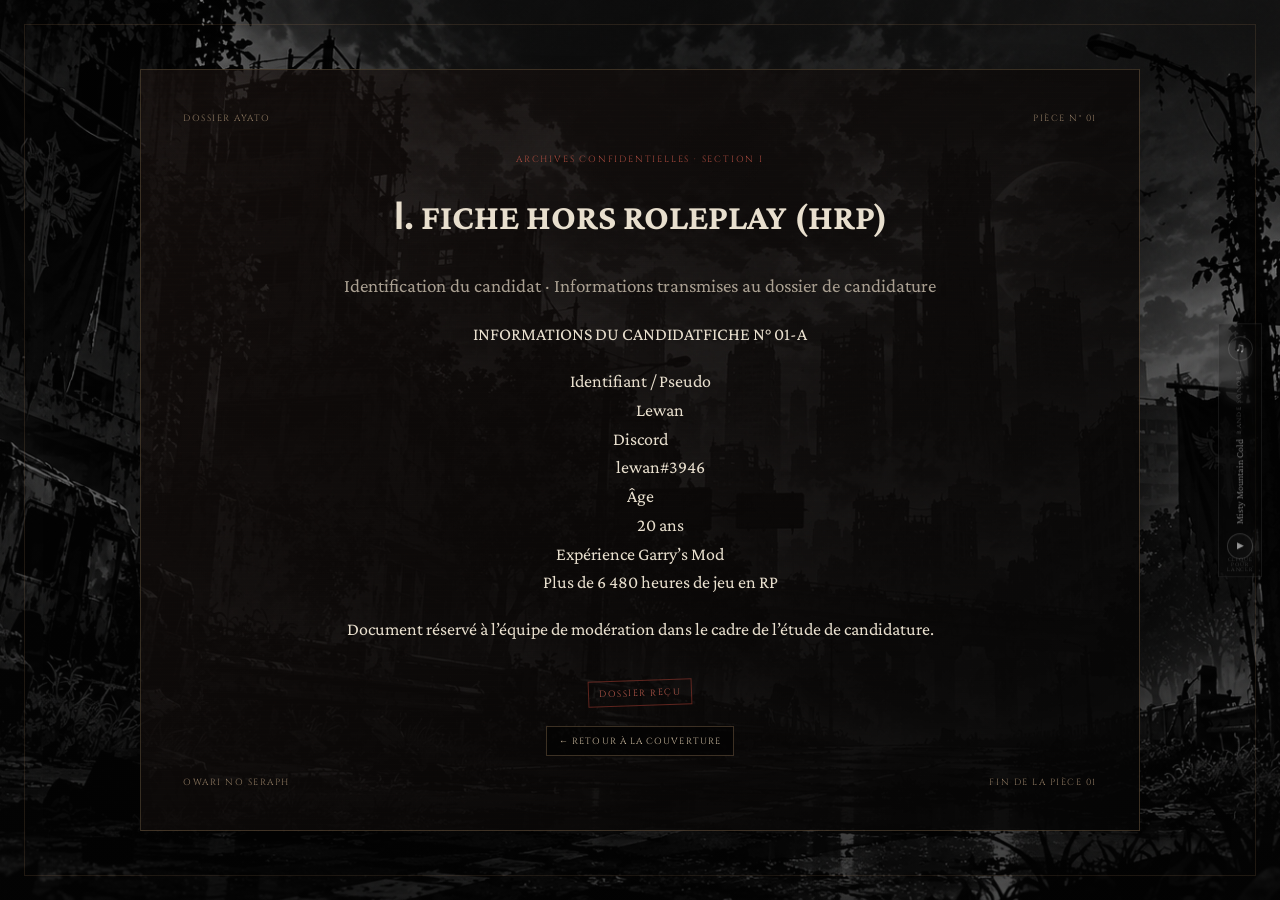
==== page1.html @ dc6272ac "Fill HRP page with candidate information and remove decorative title image" ====
<!doctype html>
<html lang="fr">
<head>
  <meta charset="utf-8">
  <meta name="viewport" content="width=device-width, initial-scale=1">
  <meta name="theme-color" content="#090909">
  <meta name="description" content="Dossier Ayato — première pièce des archives confidentielles.">
  <title>Pièce I — Fiche HRP | Dossier Ayato</title>
  <link rel="preconnect" href="https://fonts.googleapis.com">
  <link rel="preconnect" href="https://fonts.gstatic.com" crossorigin>
  <link href="https://fonts.googleapis.com/css2?family=Cinzel:wght@400;500;600;700&family=Crimson+Pro:wght@300;400;500;600&display=swap" rel="stylesheet">
  <link rel="stylesheet" href="style.css?v=ayato-hrp-filled-28">
</head>
<body class="archive-document-body">
  <div class="background-image" aria-hidden="true"></div>
  <div class="film-grain" aria-hidden="true"></div>
  <aside class="archive-audio" aria-label="Lecteur audio des archives">
    <span class="audio-seal" aria-hidden="true">♫</span>
    <div class="audio-details"><span class="audio-label">BANDE SONORE</span><span class="audio-track">Misty Mountain Cold</span></div>
    <audio id="ayato-audio" preload="auto" autoplay loop src="asset/Misty%20Mountain%20Cold%20Lyrics.mp3"></audio>
    <button class="audio-toggle" id="audio-toggle" type="button" aria-label="Lire la musique" title="Lire la musique"><span class="audio-icon" aria-hidden="true">▶</span></button>
    <span class="audio-status" id="audio-status" aria-live="polite">PRÊT</span>
  </aside>
  <main class="archive-page archive-page-standalone">
    <div class="archive-page-frame">
      <div class="archive-page-top"><span>DOSSIER AYATO</span><span>PIÈCE N° 01</span></div>
      
      <div class="archive-page-content">
        <p class="archive-page-kicker">ARCHIVES CONFIDENTIELLES · SECTION I</p>
        <h1 class="hrp-heading">Ⅰ. FICHE HORS ROLEPLAY <span>(HRP)</span></h1>
        <p class="hrp-intro">Identification du candidat · Informations transmises au dossier de candidature</p>
        <section class="hrp-record" aria-label="Informations hors roleplay">
          <div class="hrp-record-heading"><span>INFORMATIONS DU CANDIDAT</span><span>FICHE N° 01-A</span></div>
          <dl class="hrp-fields">
            <div><dt>Identifiant / Pseudo</dt><dd>Lewan</dd></div>
            <div><dt>Discord</dt><dd>lewan#3946</dd></div>
            <div><dt>Âge</dt><dd>20 ans</dd></div>
            <div><dt>Expérience Garry’s Mod</dt><dd>Plus de 6 480 heures de jeu en RP</dd></div>
          </dl>
          <p class="hrp-confidential">Document réservé à l’équipe de modération dans le cadre de l’étude de candidature.</p>
        </section>
        <span class="archive-page-seal">DOSSIER REÇU</span>
      </div>
      <a class="return-cover" href="index.html">← RETOUR À LA COUVERTURE</a>
      <div class="archive-page-bottom"><span>OWARI NO SERAPH</span><span>FIN DE LA PIÈCE 01</span></div>
    </div>
  </main>
  <script>
    (() => {
      const audio = document.getElementById("ayato-audio");
      const button = document.getElementById("audio-toggle");
      const icon = button.querySelector(".audio-icon");
      const status = document.getElementById("audio-status");
      const savedTime = Number(sessionStorage.getItem("ayatoAudioTime") || "0");
      const returnLink = document.querySelector(".return-cover");

      const wasPlaying = sessionStorage.getItem("ayatoAudioPlaying") !== "false";
      audio.volume = 0.06;
      audio.addEventListener("loadedmetadata", () => {
        if (Number.isFinite(savedTime) && savedTime > 0 && savedTime < audio.duration) audio.currentTime = savedTime;
        if (wasPlaying) audio.play().catch(() => { status.textContent = "CLIQUE POUR LANCER"; });
      }, { once: true });
      function saveAudioState() {
        sessionStorage.setItem("ayatoAudioTime", String(audio.currentTime || 0));
        sessionStorage.setItem("ayatoAudioPlaying", String(!audio.paused && !audio.ended));
      }
      function sync() {
        const playing = !audio.paused && !audio.ended;
        icon.textContent = playing ? "Ⅱ" : "▶";
        button.setAttribute("aria-label", playing ? "Mettre la musique en pause" : "Lire la musique");
        button.title = playing ? "Mettre la musique en pause" : "Lire la musique";
        button.classList.toggle("is-playing", playing);
        status.textContent = playing ? "LECTURE" : "EN PAUSE";
        sessionStorage.setItem("ayatoAudioPlaying", String(playing));
      }
      audio.addEventListener("timeupdate", () => sessionStorage.setItem("ayatoAudioTime", String(audio.currentTime || 0)));
      window.addEventListener("pagehide", saveAudioState);
      button.addEventListener("click", async () => {
        if (!audio.paused) { audio.pause(); return; }
        try { await audio.play(); } catch (_) { status.textContent = "LECTURE BLOQUÉE"; }
      });
      audio.addEventListener("playing", sync);
      audio.addEventListener("pause", sync);
      audio.addEventListener("ended", sync);
      audio.addEventListener("error", () => { status.textContent = "FICHIER INTROUVABLE"; });
      sync();
    })();
  </script>
</body>
</html>
---- style.css ----
:root{--ink:#141210;--black:#080808;--paper:#e6dbc4;--paper-dark:#c7b99d;--red:#9d2828;--red-bright:#c13c32;--muted:#8d8578;--line:rgba(196,176,139,.28);--serif:"Cinzel",Georgia,serif;--body:"Crimson Pro",Georgia,serif}
*{box-sizing:border-box}html{scroll-behavior:smooth;scroll-padding-top:80px}body{margin:0;background:var(--black);color:#e8dfce;font-family:var(--body);font-size:18px;line-height:1.6}a{color:inherit;text-decoration:none}button{font:inherit}.film-grain{position:fixed;inset:0;pointer-events:none;z-index:20;opacity:.06;background-image:url("data:image/svg+xml,%3Csvg viewBox='0 0 180 180' xmlns='http://www.w3.org/2000/svg'%3E%3Cfilter id='n'%3E%3CfeTurbulence type='fractalNoise' baseFrequency='.95' numOctaves='3' stitchTiles='stitch'/%3E%3C/filter%3E%3Crect width='100%25' height='100%25' filter='url(%23n)' opacity='.6'/%3E%3C/svg%3E");mix-blend-mode:soft-light}
.intro{position:fixed;inset:0;z-index:50;overflow:hidden;background:#000;opacity:1;visibility:visible;transition:opacity 1.2s ease,visibility 1.2s ease;animation:introFailsafeFade 1.2s ease 10s forwards}.intro.is-done{opacity:0;visibility:hidden;pointer-events:none;animation:none}
@keyframes introFailsafeFade{to{opacity:0;visibility:hidden;pointer-events:none}}.burn-video{position:absolute;inset:0;width:100%;height:100%;object-fit:contain;display:block;background:#000}.intro-blackout{position:absolute;inset:0;background:#000;opacity:0;pointer-events:none;transition:opacity 1.2s ease}.intro.is-fading .intro-blackout{opacity:1}
.site-shell{opacity:1;transform:none;transition:opacity 1s ease,transform 1s ease}.site-shell.is-visible{opacity:1;transform:none}.topbar{height:82px;padding:0 clamp(20px,6vw,90px);display:flex;align-items:center;gap:17px;background:rgba(8,8,8,.96);border-bottom:1px solid #29221d;position:sticky;top:0;z-index:10;backdrop-filter:blur(10px)}.seal{width:43px;height:43px;border:1px solid #84312b;display:grid;place-items:center;transform:rotate(45deg);flex-shrink:0}.seal-inner{transform:rotate(-45deg);font:20px var(--serif);color:#c45142}.topbar-title{display:flex;flex-direction:column;line-height:1.55}.topbar-title span{font:11px var(--serif);letter-spacing:.16em}.topbar-title small{color:#83796a;font-size:13px}.topnav{margin-left:auto;display:flex;gap:clamp(18px,3vw,44px)}.topnav a{font-size:15px;color:#bdb3a4;transition:color .2s}.topnav a:hover{color:#e05b4e}.menu-toggle{display:none;background:transparent;color:#ddd;border:1px solid #494039;padding:7px 10px}
.hero{min-height:min(780px,calc(100vh - 82px));min-height:clamp(590px,78vh,800px);position:relative;display:grid;place-items:center;overflow:hidden;background:transparent}.hero:before,.hero:after{content:"";position:absolute;inset:0;pointer-events:none}.hero:before{opacity:1;background:linear-gradient(rgba(5,5,5,.45),rgba(5,5,5,.66)),repeating-linear-gradient(115deg,transparent 0 80px,rgba(194,160,113,.04) 81px 82px),radial-gradient(ellipse at 50% 50%,transparent 0 25%,rgba(0,0,0,.55) 90%)}.hero:after{inset:24px;border:1px solid rgba(177,138,92,.18)}.hero-shade{position:absolute;inset:0;background:linear-gradient(90deg,rgba(0,0,0,.22),transparent 30%,transparent 70%,rgba(0,0,0,.25))}.hero-content{position:relative;z-index:1;text-align:center;width:min(850px,88vw);padding:65px 0 85px;animation:riseIn 1.1s .3s both}.eyebrow{display:flex;align-items:center;justify-content:center;gap:12px;font:10px var(--serif);letter-spacing:.2em;color:#c6b9a4}.red-dot{width:6px;height:6px;background:#cb463c;border-radius:50%;box-shadow:0 0 12px #d3453a}.eyebrow-line{width:34px;height:1px;background:#71332d}.series-title{margin:46px 0 8px;font:12px var(--serif);letter-spacing:.42em;color:#b5a48c}.hero h1{margin:0;font:clamp(44px,8vw,90px)/1.12 var(--serif);font-weight:400;letter-spacing:.04em;color:#e6d8bf;text-shadow:0 4px 34px #000}.hero h1 em{font-weight:400;color:#b8473b}.hero-rule{display:flex;align-items:center;justify-content:center;gap:17px;margin:26px auto 18px;color:#b84a3d}.hero-rule span{width:min(130px,20vw);height:1px;background:linear-gradient(90deg,transparent,#8d493b)}.hero-rule span:last-child{transform:rotate(180deg)}.hero-rule i{font-style:normal;font-size:12px}.hero-subtitle{margin:0 0 34px;color:#aaa092;font-size:20px;letter-spacing:.045em}.hero-subtitle b{color:#a83d34;font-weight:400;padding:0 7px}.primary-cta{display:inline-flex;align-items:center;border:1px solid #8c3c32;background:rgba(95,23,21,.22);padding:12px 18px 12px 23px;gap:30px;font:10px var(--serif);letter-spacing:.16em;transition:background .25s,transform .25s}.primary-cta:hover{background:rgba(143,37,30,.32);transform:translateY(-2px)}.cta-arrow{color:#e25d4e;font-size:17px}.hero-side-note{position:absolute;right:clamp(25px,4vw,65px);top:50%;writing-mode:vertical-rl;font:9px var(--serif);letter-spacing:.2em;color:#7d6e5e}.hero-bottom{position:absolute;bottom:26px;left:clamp(28px,6vw,90px);right:clamp(28px,6vw,90px);display:flex;justify-content:space-between;gap:20px;color:#71675a;font:9px var(--serif);letter-spacing:.12em}
.warning-strip{min-height:74px;border-top:1px solid #4e2a25;border-bottom:1px solid #4e2a25;background:#170d0c;display:flex;align-items:center;justify-content:center;gap:23px;padding:17px 6vw}.warning-stamp{font:10px var(--serif);letter-spacing:.13em;color:#d75a4b;border:1px solid #a63b30;padding:5px 9px;transform:rotate(-3deg);white-space:nowrap}.warning-strip p{margin:0;color:#b0a18c;font-size:16px}.warning-code{margin-left:auto;color:#8d6758;font:10px var(--serif);letter-spacing:.12em;white-space:nowrap}
.section{padding:100px clamp(24px,9vw,140px)}.dossier-section{background:var(--paper);color:var(--ink);background-image:radial-gradient(ellipse at 10% 15%,rgba(255,255,255,.33),transparent 40%),repeating-linear-gradient(0deg,rgba(69,50,27,.025) 0 1px,transparent 1px 4px)}.section-heading{display:flex;align-items:end;justify-content:space-between;gap:24px;margin-bottom:36px}.section-index{display:block;font:10px var(--serif);letter-spacing:.18em;color:#9f4235}.section-heading h2{margin:7px 0 0;font:clamp(33px,4.5vw,55px)/1.15 var(--serif);font-weight:400;letter-spacing:.025em}.heading-mark{font-size:24px;color:#a64a3b;opacity:.75}.paper-panel{border:1px solid rgba(68,47,29,.35);padding:clamp(18px,4vw,42px);position:relative;box-shadow:0 15px 42px rgba(37,26,17,.09)}.paper-panel:before{content:"";position:absolute;inset:8px;border:1px solid rgba(68,47,29,.15);pointer-events:none}.panel-topline,.panel-footer{display:flex;justify-content:space-between;gap:15px;color:#806d55;font:9px var(--serif);letter-spacing:.13em}.panel-topline{border-bottom:1px solid rgba(68,47,29,.25);padding-bottom:14px}.summary-grid{display:grid;grid-template-columns:1.5fr 1fr;gap:clamp(24px,5vw,70px);padding:27px 0 35px}.summary-main p{font-size:20px;line-height:1.75}.dropcap:first-letter{float:left;font:63px/.9 var(--serif);color:#a3372e;padding:7px 12px 0 0}.muted-note{color:#72634f;font-size:17px!important;font-style:italic}.facts-list{margin:0;align-self:center;border-top:1px solid rgba(68,47,29,.25)}.facts-list div{padding:13px 0;border-bottom:1px solid rgba(68,47,29,.2)}.facts-list dt{font:9px var(--serif);letter-spacing:.15em;color:#826c53}.facts-list dd{margin:3px 0 0;font-size:20px}.status-tag{display:inline-block;color:#7d2c26;border:1px solid rgba(125,44,38,.45);padding:2px 7px;font-size:15px}.panel-footer{border-top:1px solid rgba(68,47,29,.25);padding-top:15px}
.dark-section{background:linear-gradient(180deg,#0d0c0b,#13100e);background-image:radial-gradient(ellipse at 80% 10%,rgba(105,35,28,.12),transparent 48%)}.dark-section .section-heading h2,.timeline-section .section-heading h2{color:#e6dbc7}.identity-grid{display:grid;grid-template-columns:repeat(3,1fr);gap:17px}.identity-card{min-height:315px;padding:25px 24px;background:linear-gradient(145deg,rgba(38,30,25,.85),rgba(17,15,13,.9));border:1px solid #39302a;position:relative;transition:transform .25s,border-color .25s}.identity-card:hover{transform:translateY(-4px);border-color:#754037}.card-number{font:9px var(--serif);letter-spacing:.14em;color:#9d8170}.card-symbol{display:block;margin:32px 0 14px;color:#b8473b;font-size:25px}.identity-card h3{margin:0 0 12px;font:22px var(--serif);font-weight:400;color:#e0d1b8}.identity-card p{margin:0 0 29px;color:#a99d8c;font-size:17px;line-height:1.6}.card-status{position:absolute;bottom:22px;left:24px;color:#a84d40;font:8px var(--serif);letter-spacing:.12em}
.timeline-section{background:var(--paper);color:var(--ink);background-image:repeating-linear-gradient(0deg,rgba(69,50,27,.025) 0 1px,transparent 1px 4px)}.timeline-section .heading-mark{color:#a64a3b}.timeline{position:relative;max-width:900px;margin:45px auto 0}.timeline:before{content:"";position:absolute;left:110px;top:7px;bottom:24px;width:1px;background:rgba(143,55,43,.42)}.timeline-entry{display:grid;grid-template-columns:90px 1fr auto;gap:30px;align-items:start;position:relative;padding:0 0 42px 0}.timeline-point{position:absolute;left:105px;top:5px;width:11px;height:11px;border:1px solid #a33b30;background:var(--paper);border-radius:50%;z-index:1}.timeline-date{font:10px var(--serif);letter-spacing:.1em;color:#935044}.timeline-copy h3{margin:-7px 0 7px;font:22px var(--serif);font-weight:400}.timeline-copy p{margin:0;color:#685b49;font-size:18px}.timeline-stamp{font:8px var(--serif);letter-spacing:.1em;color:#9b6c5f;border:1px solid rgba(143,55,43,.3);padding:5px 7px;white-space:nowrap}
.closing{text-align:center;padding:95px 24px 90px;background:radial-gradient(ellipse at center top,#211311,#090909 68%);position:relative}.closing-seal{margin:0 auto 25px;width:50px;height:50px;border:1px solid #8f3c32;color:#c45345;display:grid;place-items:center;font:24px var(--serif);transform:rotate(45deg)}.closing-seal:after{content:"A";transform:rotate(-45deg)}.closing-seal{font-size:0}.closing .section-index{margin-top:35px}.closing h2{font:clamp(30px,4vw,48px) var(--serif);font-weight:400;margin:13px 0;color:#e7d9c1}.closing h2 em{color:#bd4b3e;font-weight:400}.closing>p:not(.section-index){color:#9d9283;font-size:18px}.back-top{display:inline-block;margin-top:22px;border-bottom:1px solid #814036;padding-bottom:5px;color:#c8b9a2;font:10px var(--serif);letter-spacing:.16em}.footer{display:flex;justify-content:space-between;gap:20px;padding:20px clamp(24px,6vw,90px);border-top:1px solid #2e2621;color:#70675b;font:8px var(--serif);letter-spacing:.12em}
@keyframes riseIn{from{opacity:0;transform:translateY(18px)}to{opacity:1;transform:translateY(0)}}
@media(max-width:760px){.topbar{height:70px;padding:0 20px}.topbar-title span{font-size:9px}.topbar-title small{font-size:12px}.menu-toggle{display:block;margin-left:auto}.topnav{display:none;position:absolute;top:69px;left:0;right:0;padding:18px 24px;background:#0d0b0a;border-bottom:1px solid #382a23;flex-direction:column;gap:12px}.topnav.is-open{display:flex}.hero{min-height:650px}.hero-content{padding:65px 0 90px}.hero-side-note{right:10px;font-size:7px}.hero-bottom{font-size:7px;left:22px;right:22px;gap:10px}.hero-bottom span:nth-child(2){display:none}.eyebrow{font-size:8px;gap:7px;letter-spacing:.12em}.series-title{margin-top:35px}.hero-subtitle{font-size:17px}.warning-strip{gap:12px;justify-content:flex-start}.warning-strip p{font-size:15px;line-height:1.35}.warning-code{display:none}.section{padding:70px 22px}.section-heading{align-items:start}.heading-mark{font-size:18px}.summary-grid{grid-template-columns:1fr;gap:10px}.summary-main p{font-size:19px}.identity-grid{grid-template-columns:1fr}.identity-card{min-height:265px}.identity-card .card-symbol{margin-top:22px}.timeline:before{left:7px}.timeline-entry{grid-template-columns:1fr;gap:7px;padding-left:32px;padding-bottom:33px}.timeline-point{left:2px;top:1px}.timeline-copy h3{margin:0}.timeline-stamp{justify-self:start}.footer{flex-direction:column;align-items:center;text-align:center;gap:9px}.intro-mark{font-size:8px;letter-spacing:.14em}.intro-stage{height:auto;width:100%;aspect-ratio:2.5}.intro-caption{bottom:75px;padding:0 20px;text-align:center;font-size:14px}.skip-intro{bottom:24px}.panel-topline,.panel-footer{font-size:8px;letter-spacing:.07em}}
@media(prefers-reduced-motion:reduce){*,*:before,*:after{scroll-behavior:auto!important;animation-duration:.01ms!important;transition-duration:.01ms!important}}
.background-image{position:fixed;inset:0;z-index:-2;background-image:linear-gradient(rgba(5,5,5,.66),rgba(5,5,5,.82)),url("asset/Dossier%20militaire%20dans%20une%20ville%20en%20ruines.png");background-position:center;background-size:cover;background-repeat:no-repeat;background-attachment:fixed;pointer-events:none}
body{position:relative;isolation:isolate}
.site-shell{position:relative;z-index:1}

.hero-logo{display:block;width:min(100%,1000px);height:auto;max-height:clamp(220px,42vh,430px);object-fit:contain;margin:24px auto 20px;filter:drop-shadow(0 8px 22px rgba(0,0,0,.35))}
@media(max-width:760px){.hero-logo{width:96%;max-height:32vh;margin:30px auto 24px}}

/* Cinematic Owari no Seraph archive redesign */
html{scroll-padding-top:82px}
body{background:transparent!important}
.site-backdrop{z-index:-1!important;background-position:center 35%!important;background-size:cover!important;filter:saturate(.72) contrast(1.08)!important}
.site-backdrop:after{background:linear-gradient(180deg,rgba(5,4,4,.58),rgba(5,4,4,.68) 38%,rgba(5,4,4,.91) 78%,rgba(5,4,4,.96))!important}
.topbar{background:rgba(6,5,5,.94)!important;border-bottom-color:rgba(180,143,103,.35)!important}
.brand-copy strong{color:#dfc8a6!important}.brand-copy small{color:#9b8466!important}
.hero{min-height:clamp(580px,76vh,760px)!important;background:linear-gradient(180deg,rgba(0,0,0,.06),rgba(0,0,0,.12))!important}
.hero:before{border-color:rgba(195,150,100,.28)!important}
.hero-vignette{background:radial-gradient(ellipse at 50% 42%,rgba(108,29,27,.2),transparent 48%),linear-gradient(90deg,rgba(0,0,0,.4),transparent 28%,transparent 72%,rgba(0,0,0,.42))!important}
.hero-content{width:min(950px,90vw)!important;padding:60px 0 80px!important}
.japanese-title{margin:28px 0 0;font:clamp(42px,7vw,83px)/1.15 "Noto Serif JP",serif;letter-spacing:.1em;color:#e3d1b6;text-shadow:0 3px 28px #000,0 0 18px rgba(166,38,31,.32)}
.series-title{margin:5px 0 17px;font:10px "Cinzel",serif;letter-spacing:.2em;color:#c7ad8c}
.hero-rule{display:flex;align-items:center;justify-content:center;gap:14px;color:#cb4739;margin:12px auto}
.hero-rule span{height:1px;width:min(135px,20vw);background:linear-gradient(90deg,transparent,#a63b31)}
.hero-rule span:last-child{transform:rotate(180deg)}
.application-title{margin:18px 0 0;font:clamp(19px,3vw,29px) "Cinzel",serif;letter-spacing:.3em;color:#dfccb0}
.hero-name{margin:-2px 0 0;font:clamp(48px,7vw,82px)/1.1 "Cinzel",serif;letter-spacing:.26em;font-weight:400;color:#e5d4bb;padding-left:.26em;text-shadow:0 3px 28px #000}
.hero-name em{font-style:normal;color:#c43d32}
.hero-subtitle{color:#b7a48a!important}
.sommaire-section{padding-top:72px;padding-bottom:80px;background:linear-gradient(180deg,rgba(7,6,5,.88),rgba(12,9,8,.94));border-top:1px solid rgba(181,135,92,.26);border-bottom:1px solid rgba(181,135,92,.26)}
.sommaire-section .section-heading h2{color:#e4d2b6}
.sommaire-note{margin:0;color:#ad9a80;font-size:15px;font-style:italic;text-align:right}
.sommaire-grid{display:grid;grid-template-columns:repeat(4,minmax(0,1fr));gap:14px}
.sommaire-card{min-height:205px;position:relative;overflow:hidden;display:flex;flex-direction:column;align-items:flex-start;justify-content:flex-end;padding:15px;border:1px solid rgba(187,146,103,.46);background:linear-gradient(155deg,rgba(37,28,22,.93),rgba(8,7,6,.98));transition:transform .25s,border-color .25s,box-shadow .25s}
.sommaire-card:before{content:"";position:absolute;inset:5px;border:1px solid rgba(191,150,105,.14);pointer-events:none}
.sommaire-card:after{content:"";position:absolute;inset:0;background:linear-gradient(180deg,transparent 0%,rgba(0,0,0,.22) 35%,rgba(0,0,0,.92) 100%);pointer-events:none}
.sommaire-card:hover{transform:translateY(-4px);border-color:#d24a3d;box-shadow:0 10px 26px rgba(0,0,0,.28)}
.sommaire-number{position:absolute;top:12px;left:14px;z-index:2;font:20px "Cinzel",serif;color:#d94a3c}
.sommaire-art{position:absolute;inset:0;display:grid;place-items:center;font:clamp(52px,6vw,78px) "Noto Serif JP",serif;color:rgba(219,193,158,.18);background:radial-gradient(ellipse at center,rgba(128,57,43,.19),transparent 68%)}
.sommaire-card:nth-child(3n+2) .sommaire-art{color:rgba(199,199,183,.19);background:radial-gradient(ellipse at center,rgba(112,112,104,.18),transparent 68%)}
.sommaire-card strong,.sommaire-card small,.sommaire-card>b{position:relative;z-index:2}
.sommaire-card strong{font:13px "Cinzel",serif;font-weight:400;color:#e2ceb0;padding-right:24px}
.sommaire-card small{margin-top:5px;font-size:13px;color:#ae9b80;line-height:1.25;padding-right:15px}
.sommaire-card>b{position:absolute;right:14px;bottom:15px;color:#d54a3b;font-size:18px;font-weight:400}
.warning-strip{background:rgba(25,10,9,.93)!important}
.dossier-section{background:linear-gradient(180deg,rgba(214,195,162,.97),rgba(180,157,120,.97)),repeating-linear-gradient(0deg,rgba(69,50,27,.025) 0 1px,transparent 1px 4px)!important}
.dark-section,.timeline-section,.closing{background-color:rgba(8,7,6,.93)!important}
.paper-panel{background:rgba(225,207,171,.15)}
.identity-card{background:linear-gradient(145deg,rgba(34,27,22,.94),rgba(8,8,7,.96))!important}
.hero-logo{display:none!important}
@media(max-width:1000px){.sommaire-grid{grid-template-columns:repeat(3,minmax(0,1fr))}}
@media(max-width:760px){.hero{min-height:610px!important}.japanese-title{font-size:clamp(35px,9vw,56px);letter-spacing:.04em}.hero-name{font-size:clamp(42px,12vw,64px);letter-spacing:.18em;padding-left:.18em}.application-title{letter-spacing:.2em}.sommaire-grid{grid-template-columns:repeat(2,minmax(0,1fr));gap:10px}.sommaire-card{min-height:180px;padding:12px}.sommaire-card strong{font-size:11px}.sommaire-card small{font-size:11px}.sommaire-note{text-align:left}.sommaire-section{padding-top:58px;padding-bottom:58px}}
@media(max-width:390px){.sommaire-grid{grid-template-columns:1fr}.sommaire-card{min-height:170px}}


/* Intégration sobre des assets : une seule illustration maîtresse, pas de captures répétées */
.background-image{position:fixed;inset:0;z-index:-2;background:linear-gradient(rgba(5,5,5,.84),rgba(5,5,5,.92)),url("asset/04_illustration_ruines_hero.png") center 35%/cover no-repeat;opacity:.42;pointer-events:none}
.seal{transform:rotate(45deg);overflow:hidden}.seal-inner{display:block}
.hero{isolation:isolate;background:#080706}.hero-art{position:absolute;inset:0;z-index:-1;overflow:hidden}.hero-art img{width:100%;height:100%;object-fit:cover;object-position:center 48%;opacity:.9;filter:contrast(1.04) saturate(.76)}
.hero:before{z-index:0;background:linear-gradient(90deg,rgba(4,4,4,.54),rgba(4,4,4,.12) 48%,rgba(4,4,4,.54)),linear-gradient(0deg,rgba(0,0,0,.68),transparent 48%,rgba(0,0,0,.2))}
.hero-shade{z-index:0;background:radial-gradient(ellipse at center,rgba(0,0,0,.02),rgba(0,0,0,.25) 85%)}
.hero-content{z-index:2}
.sommaire-section{background:linear-gradient(145deg,#17120f,#090807);color:#e7dcc9}
.sommaire-section .section-heading h2{color:#e7dcc9}
.sommaire-note{color:#b2a28e}
.sommaire-grid{display:grid;grid-template-columns:repeat(4,minmax(0,1fr));gap:15px}
.sommaire-card{position:relative;min-height:150px;padding:22px;background:linear-gradient(145deg,rgba(40,30,24,.88),rgba(12,10,9,.96));border:1px solid rgba(165,120,85,.34);display:flex;flex-direction:column;align-items:flex-start;transition:transform .25s,border-color .25s}
.sommaire-card:hover{transform:translateY(-3px);border-color:#a54a3d}
.sommaire-number{font:10px var(--serif);letter-spacing:.16em;color:#cf6556}
.sommaire-art{position:absolute;right:16px;top:12px;font-size:24px;color:#c4a783;opacity:.58}
.sommaire-card strong{font:17px var(--serif);font-weight:400;margin-top:19px;color:#eadbc4}
.sommaire-card small{color:#b5a797;font-size:14px;margin-top:4px}
.sommaire-card>b{position:absolute;right:17px;bottom:15px;color:#c64d40;font-weight:400}
.dossier-section{background-color:var(--paper);background-image:linear-gradient(rgba(226,214,190,.84),rgba(226,214,190,.9)),url("asset/13_parchemin_archives.png");background-size:cover;background-position:center;color:var(--ink)}
.warning-stamp{white-space:nowrap}
@media(max-width:1000px){.sommaire-grid{grid-template-columns:repeat(2,minmax(0,1fr))}}
@media(max-width:760px){.hero-art img{object-position:55% center}.sommaire-grid{grid-template-columns:1fr 1fr}.sommaire-card{min-height:145px;padding:17px}.sommaire-card small{max-width:90%}}


/* Fond de l'accueil : image d'origine affichée en noir et blanc via CSS */
.hero{isolation:isolate;background:#090909}
.hero-art{position:absolute;inset:0;z-index:0;overflow:hidden}
.hero-art img{display:block;width:100%;height:100%;object-fit:cover;object-position:center 42%;filter:grayscale(100%) brightness(.62) contrast(1.08);opacity:.9}
.hero:before{z-index:0;background:linear-gradient(90deg,rgba(0,0,0,.46),rgba(0,0,0,.12) 48%,rgba(0,0,0,.46)),linear-gradient(0deg,rgba(0,0,0,.72),rgba(0,0,0,.12) 48%,rgba(0,0,0,.34)),radial-gradient(ellipse at center,transparent 0 24%,rgba(0,0,0,.34) 92%)}
.hero-shade{z-index:0;position:absolute;inset:0;pointer-events:none;background:linear-gradient(90deg,rgba(0,0,0,.18),transparent 32%,transparent 68%,rgba(0,0,0,.24))}
.hero-content{z-index:2}
.hero-side-note,.hero-bottom{z-index:2}


/* Accueil plein écran : le fond remplit aussi l'ancienne zone grise */
html,body{min-height:100%;background:#080706!important}
body{margin:0;overflow-x:hidden}
.site-shell{width:100%;min-height:100vh}
.hero{width:100%;height:100vh;height:100svh;min-height:100vh!important;min-height:100svh!important;max-height:none!important;overflow:hidden}
.hero-art{position:absolute;inset:0;width:100%;height:100%;z-index:0}
.hero-art img{position:absolute;inset:0;width:100%;height:100%;object-fit:cover;object-position:center center}
.hero:before{z-index:1}
.hero:after{z-index:3}
.hero-shade{z-index:1}
.hero-content,.hero-side-note,.hero-bottom{z-index:2}
@media(max-width:700px){.hero{height:100vh;height:100svh;min-height:100vh!important;min-height:100svh!important}.hero-content{padding:45px 0 75px}.hero-bottom{left:20px;right:20px;bottom:18px;flex-wrap:wrap;font-size:8px}.hero-bottom span:nth-child(2){display:none}}


/* Titre illustré transparent : remplace la typographie HTML de l'accueil */
.hero-content-image{width:min(1450px,96vw);padding:30px 0 45px;display:grid;place-items:center}
.hero-title-image{display:block;width:min(1280px,94vw);max-height:76vh;height:auto;object-fit:contain;margin:0 auto;filter:drop-shadow(0 4px 20px rgba(0,0,0,.45))}
@media(max-width:700px){.hero-content-image{width:96vw;padding:25px 0 55px}.hero-title-image{width:96vw;max-height:64vh}}


/* Correctif cadrage : centrer l'illustration complète et éviter qu'elle déborde à droite */
.hero-content-image{position:absolute!important;left:50%;top:50%;transform:translate(-50%,-50%)!important;width:100%!important;max-width:none!important;height:auto;max-height:none;padding:0!important;margin:0!important;display:flex!important;align-items:center;justify-content:center;animation:none!important}
.hero-title-image{display:block;width:min(1120px,92vw)!important;max-width:92vw!important;height:auto!important;max-height:68vh!important;object-fit:contain;object-position:center;margin:0 auto!important}
@media(max-width:700px){.hero-title-image{width:94vw!important;max-width:94vw!important;max-height:58vh!important}.hero-content-image{left:50%;top:47%}}


/* Ajustement après vérification : la composition du PNG est décalée dans son propre canevas.
   On réduit l'illustration et on la décale vers la gauche pour que tout le titre soit visible. */
.hero-content-image{left:50%!important;top:50%!important;width:100%!important;overflow:visible!important}
.hero-title-image{width:min(980px,78vw)!important;max-width:78vw!important;max-height:64vh!important;transform:translateX(-18%)!important}
@media(max-width:700px){.hero-title-image{width:94vw!important;max-width:94vw!important;max-height:54vh!important;transform:translateX(-10%)!important}}


/* HARD FIX: force title graphic to a smaller centered size */
.hero .hero-content.hero-content-image{position:absolute!important;left:50%!important;top:50%!important;width:100%!important;max-width:100%!important;height:auto!important;padding:0!important;margin:0!important;display:flex!important;justify-content:center!important;align-items:center!important;transform:translate(-50%,-50%)!important;animation:none!important}
.hero .hero-content-image .hero-title-image{display:block!important;width:min(760px,58vw)!important;max-width:min(760px,58vw)!important;height:auto!important;max-height:60vh!important;object-fit:contain!important;margin:0!important;transform:translateX(-13%)!important}
@media(max-width:700px){.hero .hero-content-image .hero-title-image{width:88vw!important;max-width:88vw!important;max-height:52vh!important;transform:translateX(-7%)!important}}


/* Fine-tuning requested: title a little larger and optically centered */
.hero .hero-content.hero-content-image{top:49%!important}
.hero .hero-content-image .hero-title-image{
  width:min(880px,66vw)!important;
  max-width:min(880px,66vw)!important;
  max-height:64vh!important;
  transform:translateX(-8%)!important;
}
@media(max-width:700px){
 .hero .hero-content.hero-content-image{top:48%!important}
 .hero .hero-content-image .hero-title-image{
  width:92vw!important;max-width:92vw!important;max-height:56vh!important;
  transform:translateX(-4%)!important;
 }
}


/* Final optical adjustment: slightly larger and centered on the page */
.hero .hero-content.hero-content-image{left:50%!important;top:49%!important}
.hero .hero-content-image .hero-title-image{
  width:min(980px,72vw)!important;
  max-width:min(980px,72vw)!important;
  max-height:66vh!important;
  transform:translateX(-4%)!important;
}
@media(max-width:700px){
 .hero .hero-content.hero-content-image{left:50%!important;top:48%!important}
 .hero .hero-content-image .hero-title-image{
  width:94vw!important;max-width:94vw!important;max-height:58vh!important;
  transform:translateX(-2%)!important;
 }
}


/* Background coverage fix: keep the complete source image visible across the full hero */
.hero{position:relative!important;isolation:isolate}
.hero-art{position:absolute!important;inset:0!important;width:100%!important;height:100%!important;overflow:hidden!important}
.hero-art img{
  position:absolute!important;inset:0!important;
  width:100%!important;height:100%!important;
  max-width:none!important;max-height:none!important;
  object-fit:fill!important;
  object-position:center center!important;
}


/* Lecteur audio vertical, monochrome et discret */
.archive-audio{position:fixed!important;right:18px!important;top:50%!important;left:auto!important;bottom:auto!important;transform:translateY(-50%)!important;z-index:100!important;display:flex!important;flex-direction:column!important;align-items:center!important;gap:9px!important;width:44px!important;padding:12px 5px 17px!important;box-sizing:border-box!important;color:rgba(235,235,235,.78)!important;background:rgba(8,8,8,.42)!important;border:1px solid rgba(230,230,230,.12)!important;box-shadow:0 5px 22px rgba(0,0,0,.22)!important;backdrop-filter:blur(5px);font-family:'Cinzel',serif;opacity:.62;transition:opacity .25s ease,background .25s ease,border-color .25s ease}
.archive-audio:hover,.archive-audio:focus-within{opacity:.96;background:rgba(8,8,8,.72)!important;border-color:rgba(230,230,230,.28)!important}
.audio-seal{display:grid;place-items:center;width:25px;height:25px;flex:0 0 25px;border:1px solid rgba(235,235,235,.24);border-radius:50%;color:#ddd;font-size:13px}
.audio-details{display:flex;flex-direction:column;align-items:center;gap:5px;min-width:0}
.audio-label{font-size:6px;letter-spacing:1.3px;color:rgba(235,235,235,.56);writing-mode:vertical-rl;transform:rotate(180deg);white-space:nowrap}
.audio-track{font-family:'Crimson Pro',serif;font-size:10px;line-height:1.2;color:rgba(245,245,245,.72);writing-mode:vertical-rl;transform:rotate(180deg);max-height:115px;overflow:hidden;text-align:center}
.archive-audio .audio-toggle{width:26px;height:26px;flex:0 0 26px;border:1px solid rgba(235,235,235,.28);border-radius:50%;background:rgba(255,255,255,.035);color:#eee;cursor:pointer;font-size:9px;transition:background .2s,border-color .2s}
.archive-audio .audio-toggle:hover,.archive-audio .audio-toggle.is-playing{background:rgba(255,255,255,.12);border-color:rgba(255,255,255,.58)}
.audio-status{position:absolute;bottom:4px;left:0;right:0;text-align:center;font:5px/1 'Cinzel',serif;letter-spacing:.8px;color:rgba(230,230,230,.45)}
@media(max-width:600px){.archive-audio{right:9px!important;left:auto!important;top:auto!important;bottom:22px!important;transform:none!important;width:38px!important;padding:9px 4px 15px!important;gap:7px!important}.audio-seal{width:22px;height:22px;flex-basis:22px;font-size:12px}.audio-track{font-size:9px;max-height:85px}.archive-audio .audio-toggle{width:23px;height:23px;flex-basis:23px}}


/* Particules fines autour du logo : poussière rouge et cendres lumineuses */
.hero .hero-content-image .logo-particles{position:absolute;inset:5% 8%;z-index:3;pointer-events:none;overflow:visible}
.logo-particles i{position:absolute;left:var(--x);top:var(--y);width:var(--s);height:var(--s);border-radius:50%;background:var(--c);opacity:0;box-shadow:0 0 7px var(--c),0 0 15px var(--c),0 0 24px rgba(170,20,20,.35);animation:ayato-dust-float var(--d) ease-in-out var(--delay) infinite}
@keyframes ayato-dust-float{0%{opacity:0;transform:translate3d(0,15px,0) scale(.45)}15%{opacity:var(--o)}32%{opacity:calc(var(--o)*1.25);transform:translate3d(calc(var(--drift)*.35),0,0) scale(1.2)}68%{opacity:var(--o);transform:translate3d(var(--drift),-30px,0) scale(1)}100%{opacity:0;transform:translate3d(calc(var(--drift)*1.5),-52px,0) scale(.25)}}
@media(prefers-reduced-motion:reduce){.logo-particles i{animation:none!important;display:none!important}}


/* Navigation discrète des dossiers sous le titre d'accueil */
.hero-content-image{padding-bottom:45px}
.chapter-reveal{position:relative;z-index:4;width:min(100%,900px);margin:16px auto 0}
.chapter-reveal-toggle{display:inline-flex;align-items:center;justify-content:center;gap:12px;padding:7px 14px;border:1px solid rgba(194,155,112,.38);background:rgba(8,8,8,.55);color:rgba(230,215,190,.78);font:9px var(--serif);letter-spacing:.2em;cursor:pointer;transition:background .25s,border-color .25s,color .25s}
.chapter-reveal-toggle:hover,.chapter-reveal-toggle:focus-visible{background:rgba(80,15,15,.72);border-color:rgba(210,70,55,.8);color:#f1dfc6;outline:none}
.chapter-toggle-arrow{display:inline-block;color:#d65a4b;font:20px/1 var(--serif);transition:transform .35s}
.chapter-reveal-toggle[aria-expanded="true"] .chapter-toggle-arrow{transform:rotate(180deg)}
.chapter-logos{display:flex;justify-content:center;align-items:center;gap:clamp(8px,2vw,24px);padding:12px 0 0;animation:chapterRevealIn .45s ease both}
.chapter-logos[hidden]{display:none}
.chapter-logo-link{display:block;width:min(43%,390px);transition:transform .3s,filter .3s;filter:drop-shadow(0 8px 20px rgba(0,0,0,.55))}
.chapter-logo-link:hover{transform:translateY(-5px) scale(1.025);filter:drop-shadow(0 10px 26px rgba(150,25,25,.28))}
.chapter-logo-link img{display:block;width:100%;height:auto;max-height:190px;object-fit:contain}
@keyframes chapterRevealIn{from{opacity:0;transform:translateY(16px)}to{opacity:1;transform:translateY(0)}}
@media(max-width:600px){.hero-content-image{padding-top:48px;padding-bottom:70px}.chapter-reveal{margin-top:8px}.chapter-reveal-toggle{font-size:8px;letter-spacing:.12em}.chapter-logos{flex-direction:column;gap:5px}.chapter-logo-link{width:min(88%,360px)}.chapter-logo-link img{max-height:150px}}


/* Refonte du tiroir des dossiers : sous le titre, sans déplacer l'image d'accueil */
.hero .hero-content.hero-content-image{overflow:visible!important}
.hero .chapter-reveal{position:absolute!important;left:50%!important;top:calc(100% + 8px)!important;transform:translateX(-50%)!important;width:min(850px,90vw)!important;max-width:90vw!important;margin:0!important;padding:0!important;display:flex!important;flex-direction:column!important;align-items:center!important;gap:0!important;z-index:8!important}
.chapter-reveal-toggle{display:flex!important;align-items:center!important;justify-content:center!important;gap:16px!important;min-width:220px!important;padding:9px 18px!important;border:1px solid rgba(190,153,111,.3)!important;border-radius:1px!important;background:rgba(5,5,5,.76)!important;box-shadow:0 8px 28px rgba(0,0,0,.3),inset 0 0 18px rgba(90,20,17,.08)!important;color:#d7c7ad!important;font:9px var(--serif)!important;letter-spacing:.2em!important;backdrop-filter:blur(8px);cursor:pointer!important;transition:border-color .3s,background .3s,color .3s!important}
.chapter-reveal-toggle:hover,.chapter-reveal-toggle:focus-visible{background:rgba(8,6,6,.92)!important;border-color:rgba(184,65,53,.75)!important;color:#f0dfc6!important;outline:none}
.chapter-toggle-arrow{font-size:19px!important;color:#bd5143!important;transition:transform .4s ease!important}
.chapter-reveal-toggle[aria-expanded="true"] .chapter-toggle-arrow{transform:rotate(180deg)}
.chapter-logos{position:relative!important;width:100%!important;display:flex!important;justify-content:center!important;align-items:center!important;gap:clamp(8px,1.5vw,20px)!important;padding:22px 18px 12px!important;margin:0!important;background:linear-gradient(to bottom,rgba(0,0,0,.94),rgba(0,0,0,.76) 75%,rgba(0,0,0,0))!important;border-top:1px solid rgba(174,61,48,.24)!important;animation:chapterRiseFade .65s ease both!important}
.chapter-logos[hidden]{display:none!important}
.chapter-logo-link{display:block!important;flex:0 1 42%!important;width:42%!important;min-width:0!important;max-width:370px!important;filter:drop-shadow(0 7px 15px rgba(0,0,0,.45))!important;transition:transform .3s,filter .3s!important}
.chapter-logo-link:hover{transform:translateY(-4px) scale(1.02)!important;filter:drop-shadow(0 8px 20px rgba(145,25,25,.25))!important}
.chapter-logo-link img{display:block!important;width:100%!important;height:auto!important;max-height:clamp(90px,17vh,160px)!important;object-fit:contain!important}
@keyframes chapterRiseFade{from{opacity:0;transform:translateY(28px);clip-path:inset(0 0 100% 0)}to{opacity:1;transform:translateY(0);clip-path:inset(0 0 0 0)}}
@media(max-width:700px){.hero .chapter-reveal{top:calc(100% + 5px)!important;width:94vw!important;max-width:94vw!important}.chapter-reveal-toggle{min-width:205px!important;padding:8px 14px!important;font-size:8px!important}.chapter-logos{flex-direction:column!important;gap:0!important;padding:12px 10px 8px!important}.chapter-logo-link{width:min(90%,340px)!important;flex-basis:auto!important}.chapter-logo-link img{max-height:115px!important}}


/* Correctif de placement : les dossiers restent sous le titre d'accueil */
.hero .hero-content.hero-content-image{overflow:visible!important}
.hero .hero-content-image .chapter-reveal{position:absolute!important;left:29%!important;top:calc(50% + 155px)!important;right:auto!important;bottom:auto!important;transform:translateX(-50%)!important;width:min(650px,48vw)!important;max-width:48vw!important;margin:0!important;padding:0!important;display:flex!important;flex-direction:column!important;align-items:center!important;gap:0!important;z-index:8!important}
.hero .chapter-reveal-toggle{min-width:235px!important;padding:9px 16px!important;background:rgba(5,5,5,.78)!important;border:1px solid rgba(190,153,111,.32)!important;color:#d7c7ad!important;font:9px var(--serif)!important;letter-spacing:.17em!important;box-shadow:0 6px 24px rgba(0,0,0,.35)!important}
.hero .chapter-reveal-toggle:hover{background:rgba(5,5,5,.94)!important;border-color:rgba(184,65,53,.7)!important}
.hero .chapter-logos{width:100%!important;gap:8px!important;padding:14px 8px 8px!important;background:linear-gradient(to bottom,rgba(0,0,0,.92),rgba(0,0,0,.78) 70%,transparent)!important}
.hero .chapter-logo-link{flex:1 1 0!important;width:50%!important;max-width:310px!important}
.hero .chapter-logo-link img{max-height:clamp(95px,15vh,145px)!important}
@media(max-width:700px){
 .hero .hero-content-image .chapter-reveal{left:50%!important;top:calc(50% + 155px)!important;width:92vw!important;max-width:92vw!important}
 .hero .chapter-reveal-toggle{min-width:210px!important;font-size:8px!important}
 .hero .chapter-logos{gap:0!important;padding:10px 8px 6px!important}
 .hero .chapter-logo-link{width:88%!important;max-width:320px!important;flex:0 1 auto!important}
 .hero .chapter-logo-link img{max-height:100px!important}
}


/* Page d'archive révélée par un geste horizontal */
html{scroll-snap-type:y proximity}
.hero,.archive-page{scroll-snap-align:start}
.archive-page{min-height:calc(100vh - 82px);padding:clamp(24px,5vw,70px);display:grid;place-items:center;background:radial-gradient(ellipse at 50% 20%,rgba(62,19,17,.2),transparent 60%),rgba(4,4,4,.97);position:relative;overflow:hidden}
.archive-page:before{content:"";position:absolute;inset:24px;border:1px solid rgba(177,138,92,.16);pointer-events:none}
.archive-page-frame{width:min(100%,1000px);min-height:70vh;position:relative;border:1px solid rgba(194,160,113,.26);padding:clamp(18px,4vw,42px);display:flex;flex-direction:column;align-items:center;justify-content:space-between;background:linear-gradient(135deg,rgba(24,17,15,.72),rgba(5,5,5,.92)),repeating-linear-gradient(0deg,transparent 0 4px,rgba(205,170,120,.018) 5px 6px);box-shadow:0 25px 80px rgba(0,0,0,.4)}
.archive-page-top,.archive-page-bottom{width:100%;display:flex;justify-content:space-between;gap:14px;color:#8e7961;font:9px var(--serif);letter-spacing:.17em}
.archive-page-title{width:min(650px,90%);max-height:190px;object-fit:contain;filter:drop-shadow(0 8px 25px rgba(0,0,0,.5));margin:12px auto}
.archive-page-content{text-align:center;max-width:650px;margin:12px auto 28px}
.archive-page-kicker{color:#a94a3e;font:9px var(--serif);letter-spacing:.2em}
.archive-page-content h2{font:clamp(28px,4vw,44px)/1.2 var(--serif);font-weight:400;color:#e8d9c1;margin:12px 0}
.archive-page-content>p:not(.archive-page-kicker){color:#aaa092;font-size:19px}
.archive-page-seal{display:inline-block;margin-top:18px;border:1px solid rgba(163,59,48,.55);padding:6px 10px;color:#b95a4c;font:9px var(--serif);letter-spacing:.17em;transform:rotate(-2deg)}
.page-swipe-hint{position:fixed;bottom:30px;left:50%;transform:translateX(-50%);z-index:12;display:flex;align-items:center;gap:13px;padding:8px 13px;border:1px solid rgba(190,153,111,.25);background:rgba(5,5,5,.72);color:#c9b89e;font:8px var(--serif);letter-spacing:.16em;backdrop-filter:blur(7px);transition:opacity .35s}
.page-swipe-hint span{font-size:17px;color:#c64b3e;animation:swipeNudge 1.3s ease-in-out infinite}
.page-swipe-hint.is-hidden{opacity:0;pointer-events:none}
@keyframes swipeNudge{0%,100%{transform:translateX(0)}50%{transform:translateX(-5px)}}
@media(max-width:700px){.archive-page{min-height:calc(100svh - 70px);padding:20px}.archive-page-frame{min-height:72svh;padding:18px}.archive-page-top,.archive-page-bottom{font-size:7px;letter-spacing:.08em}.archive-page-title{max-height:140px}.archive-page-content>p:not(.archive-page-kicker){font-size:17px}.page-swipe-hint{bottom:20px;white-space:nowrap;font-size:7px}}


/* Neutralise les styles expérimentaux de navigation, conservés sans effet */
.archive-page,.page-swipe-hint{display:none!important}
html{scroll-snap-type:none}


/* Invite à ouvrir la couverture après deux secondes */
.hero .hero-content-image .hero-title-clickable{cursor:pointer!important;pointer-events:auto!important;transition:filter .3s ease!important}
.hero .hero-content-image .hero-title-clickable:hover{filter:drop-shadow(0 0 18px rgba(174,35,31,.28))!important}
.hero .hero-content-image .hero-title-clickable:focus-visible{outline:1px solid rgba(206,160,120,.7);outline-offset:8px}
.enter-dossier{position:absolute;left:50%;top:calc(50% + clamp(135px,20vh,190px));transform:translate(-50%,12px);display:flex;align-items:center;justify-content:center;gap:16px;min-width:220px;padding:9px 15px;border:1px solid rgba(190,153,111,.34);border-radius:1px;background:rgba(5,5,5,.7);color:#d7c7ad;font:9px var(--serif);letter-spacing:.19em;backdrop-filter:blur(7px);cursor:pointer;opacity:0;visibility:hidden;transition:opacity .8s ease,transform .8s ease,background .25s,border-color .25s;z-index:5}
.enter-dossier.is-visible{opacity:1;visibility:visible;transform:translate(-50%,0)}
.enter-dossier:hover{background:rgba(10,5,5,.91);border-color:rgba(190,65,53,.75);color:#f0dfc6}
.enter-dossier-arrow{font:18px/1 var(--serif);color:#c65345;animation:enterNudge 1.5s ease-in-out infinite}
@keyframes enterNudge{0%,100%{transform:translateY(0)}50%{transform:translateY(4px)}}
.archive-page{min-height:100vh;scroll-margin-top:0;padding:clamp(24px,5vw,70px);display:grid;place-items:center;background:radial-gradient(ellipse at 50% 20%,rgba(62,19,17,.2),transparent 60%),rgba(4,4,4,.97);position:relative;overflow:hidden}
.archive-page:before{content:"";position:absolute;inset:24px;border:1px solid rgba(177,138,92,.16);pointer-events:none}
.archive-page-frame{width:min(100%,1000px);min-height:75vh;position:relative;border:1px solid rgba(194,160,113,.26);padding:clamp(18px,4vw,42px);display:flex;flex-direction:column;align-items:center;justify-content:space-between;gap:20px;background:linear-gradient(135deg,rgba(24,17,15,.72),rgba(5,5,5,.92)),repeating-linear-gradient(0deg,transparent 0 4px,rgba(205,170,120,.018) 5px 6px);box-shadow:0 25px 80px rgba(0,0,0,.4)}
.archive-page-top,.archive-page-bottom{width:100%;display:flex;justify-content:space-between;gap:14px;color:#8e7961;font:9px var(--serif);letter-spacing:.17em}
.archive-page-title{width:min(650px,90%);max-height:190px;object-fit:contain;filter:drop-shadow(0 8px 25px rgba(0,0,0,.5));margin:8px auto}
.archive-page-content{text-align:center;max-width:650px;margin:0 auto}
.archive-page-kicker{color:#a94a3e;font:9px var(--serif);letter-spacing:.2em}
.archive-page-content h2{font:clamp(28px,4vw,44px)/1.2 var(--serif);font-weight:400;color:#e8d9c1;margin:12px 0}
.archive-page-content>p:not(.archive-page-kicker){color:#aaa092;font-size:19px}
.archive-page-seal{display:inline-block;margin-top:18px;border:1px solid rgba(163,59,48,.55);padding:6px 10px;color:#b95a4c;font:9px var(--serif);letter-spacing:.17em;transform:rotate(-2deg)}
.return-cover{border:1px solid rgba(190,153,111,.3);background:rgba(0,0,0,.55);color:#c9b89e;padding:8px 12px;font:9px var(--serif);letter-spacing:.12em;cursor:pointer}
.return-cover:hover{border-color:#a94337;color:#f0dfc6}
@media(max-width:700px){.enter-dossier{top:calc(50% + 115px);min-width:195px;font-size:8px}.archive-page{padding:18px}.archive-page-frame{min-height:80vh;padding:16px}.archive-page-top,.archive-page-bottom{font-size:7px;letter-spacing:.08em}.archive-page-title{max-height:140px}.archive-page-content>p:not(.archive-page-kicker){font-size:17px}}

/* Reactiver explicitement la première page après le retrait de l'ancien essai */
.archive-page{display:grid!important}


/* Ajustement final du bouton : centré sous le logo, sans flèche */
.enter-dossier{left:calc(50% - 18px)!important;top:calc(50% + clamp(155px,22vh,205px))!important;gap:0!important;min-width:205px!important;padding:10px 18px!important;letter-spacing:.2em!important}
.enter-dossier-arrow{display:none!important}
@media(max-width:700px){.enter-dossier{left:50%!important;top:calc(50% + 120px)!important;min-width:190px!important}}


/* Bouton d'entrée centré sous le visuel, sans décalage horizontal */
.hero .hero-content-image .enter-dossier{left:50%!important;top:calc(50% + clamp(175px,24vh,225px))!important;transform:translate(-50%,12px)!important}
.hero .hero-content-image .enter-dossier.is-visible{transform:translate(-50%,0)!important}
@media(max-width:700px){
 .hero .hero-content-image .enter-dossier{left:50%!important;top:calc(50% + 125px)!important}
 .hero .hero-content-image .enter-dossier.is-visible{transform:translate(-50%,0)!important}
}
.archive-page-standalone{display:grid!important;min-height:100vh!important}
.archive-document-body{min-height:100vh}


/* Aligner le bouton sur le centre visuel du logo et ses filets rouges */
.hero .hero-content-image .enter-dossier{left:48.5%!important;top:calc(50% + clamp(175px,24vh,225px))!important;transform:translate(-50%,12px)!important}
.hero .hero-content-image .enter-dossier.is-visible{transform:translate(-50%,0)!important}
@media(max-width:700px){
 .hero .hero-content-image .enter-dossier{left:50%!important;top:calc(50% + 125px)!important}
 .hero .hero-content-image .enter-dossier.is-visible{transform:translate(-50%,0)!important}
}


/* Finition : bouton légèrement à gauche, aligné sur le centre optique du titre */
.hero .hero-content-image .enter-dossier{left:46.5%!important}
@media(max-width:700px){.hero .hero-content-image .enter-dossier{left:50%!important}}

/* Réutiliser exactement le décor gothique de la couverture sur la page HRP */
.archive-document-body .background-image{
  background-image:linear-gradient(rgba(5,5,5,.48),rgba(5,5,5,.72)),url("asset/Cité%20gothique%20sous%20la%20lune%20de%20sang.png")!important;
  background-position:center center!important;
  background-size:cover!important;
  background-repeat:no-repeat!important;
  background-attachment:fixed!important;
  opacity:1!important;
}
.archive-document-body{background:#080808;min-height:100vh}
.archive-document-body .archive-page-standalone{background:transparent!important}


/* Dernier alignement selon le repère montré : centre du logo, pas centre de page */
.hero .hero-content-image .enter-dossier{left:51.2%!important}
@media(max-width:700px){.hero .hero-content-image .enter-dossier{left:50%!important}}

/* Volume d'ambiance plus doux sur toutes les pages */


/* Placement définitif du bouton d'après le repère dessiné */
.hero .hero-content-image .enter-dossier{left:calc(50% - 40px)!important}
@media(max-width:700px){.hero .hero-content-image .enter-dossier{left:50%!important}}


/* Même cadrage que la couverture : la cité reste au même endroit sur la page suivante */
.archive-document-body .background-image{
  background-image:linear-gradient(rgba(5,5,5,.45),rgba(5,5,5,.66)),url("asset/Cit%C3%A9%20gothique%20sous%20la%20lune%20de%20sang.png")!important;
  background-position:center 42%!important;
  background-size:100% clamp(590px,78vh,800px)!important;
  background-repeat:no-repeat!important;
  background-attachment:fixed!important;
  filter:grayscale(1)!important;
  opacity:1!important;
}
.archive-document-body .archive-page-standalone{background:transparent!important}


/* Corriger les bandes noires : le décor remplit toute la fenêtre comme une vraie couverture */
.archive-document-body .background-image{
  position:fixed!important;
  inset:0!important;
  width:100vw!important;
  height:100vh!important;
  background-image:linear-gradient(rgba(5,5,5,.45),rgba(5,5,5,.66)),url("asset/Cit%C3%A9%20gothique%20sous%20la%20lune%20de%20sang.png")!important;
  background-position:center center!important;
  background-size:cover!important;
  background-repeat:no-repeat!important;
  background-attachment:scroll!important;
  filter:grayscale(1)!important;
  opacity:1!important;
}
.archive-document-body{overflow-x:hidden;background:#080808!important}


/* Même fichier, même échelle et même cadrage que le fond de l'accueil */
.archive-document-body .background-image{
  position:fixed!important;
  inset:0!important;
  width:100%!important;
  height:100%!important;
  background-image:linear-gradient(rgba(5,5,5,.66),rgba(5,5,5,.82)),url("asset/Dossier%20militaire%20dans%20une%20ville%20en%20ruines.png")!important;
  background-position:center center!important;
  background-size:cover!important;
  background-repeat:no-repeat!important;
  background-attachment:fixed!important;
  filter:grayscale(1)!important;
  opacity:1!important;
}


/* Fond dédié à la première pièce : ville en ruines sous une lune rouge */
.archive-document-body .background-image{
  background-image:linear-gradient(rgba(5,5,5,.48),rgba(5,5,5,.68)),url("asset/Ville%20en%20ruines%20sous%20une%20lune%20rouge.png")!important;
  background-position:center center!important;
  background-size:cover!important;
  background-repeat:no-repeat!important;
  filter:grayscale(1)!important;
  opacity:1!important;
}


/* Transition cinématique entre la couverture et les pièces du dossier */
.page-transition{
  position:fixed;inset:0;z-index:99999;pointer-events:none;
  background:#050505;opacity:0;transition:opacity .65s ease;
}
.page-transition.is-active{opacity:1;pointer-events:all}
body.page-fade-in .page-transition{opacity:1;animation:archiveFadeIn .9s ease forwards}
@keyframes archiveFadeIn{from{opacity:1}to{opacity:0}}
@media(prefers-reduced-motion:reduce){.page-transition{transition:none}body.page-fade-in .page-transition{animation-duration:.01ms}}


/* Transition simplifiée et stable : une seule animation d'entrée/sortie */
.page-transition{
  position:fixed!important;inset:0!important;z-index:99999!important;
  background:#030303!important;opacity:0;visibility:hidden;
  pointer-events:none;transition:opacity .45s ease,visibility .45s ease!important;
  animation:none!important;
}
.page-transition.is-active{
  opacity:1!important;visibility:visible!important;pointer-events:all!important;
}
body.page-fade-in .page-transition{
  opacity:1;visibility:visible;animation:ayatoFadeIn .65s ease forwards!important;
}
@keyframes ayatoFadeIn{
  0%{opacity:1;visibility:visible}
  99%{visibility:visible}
  100%{opacity:0;visibility:hidden}
}
@media(prefers-reduced-motion:reduce){
 .page-transition{transition:none!important}
 body.page-fade-in .page-transition{animation:ayatoFadeIn .01ms linear forwards!important}
}
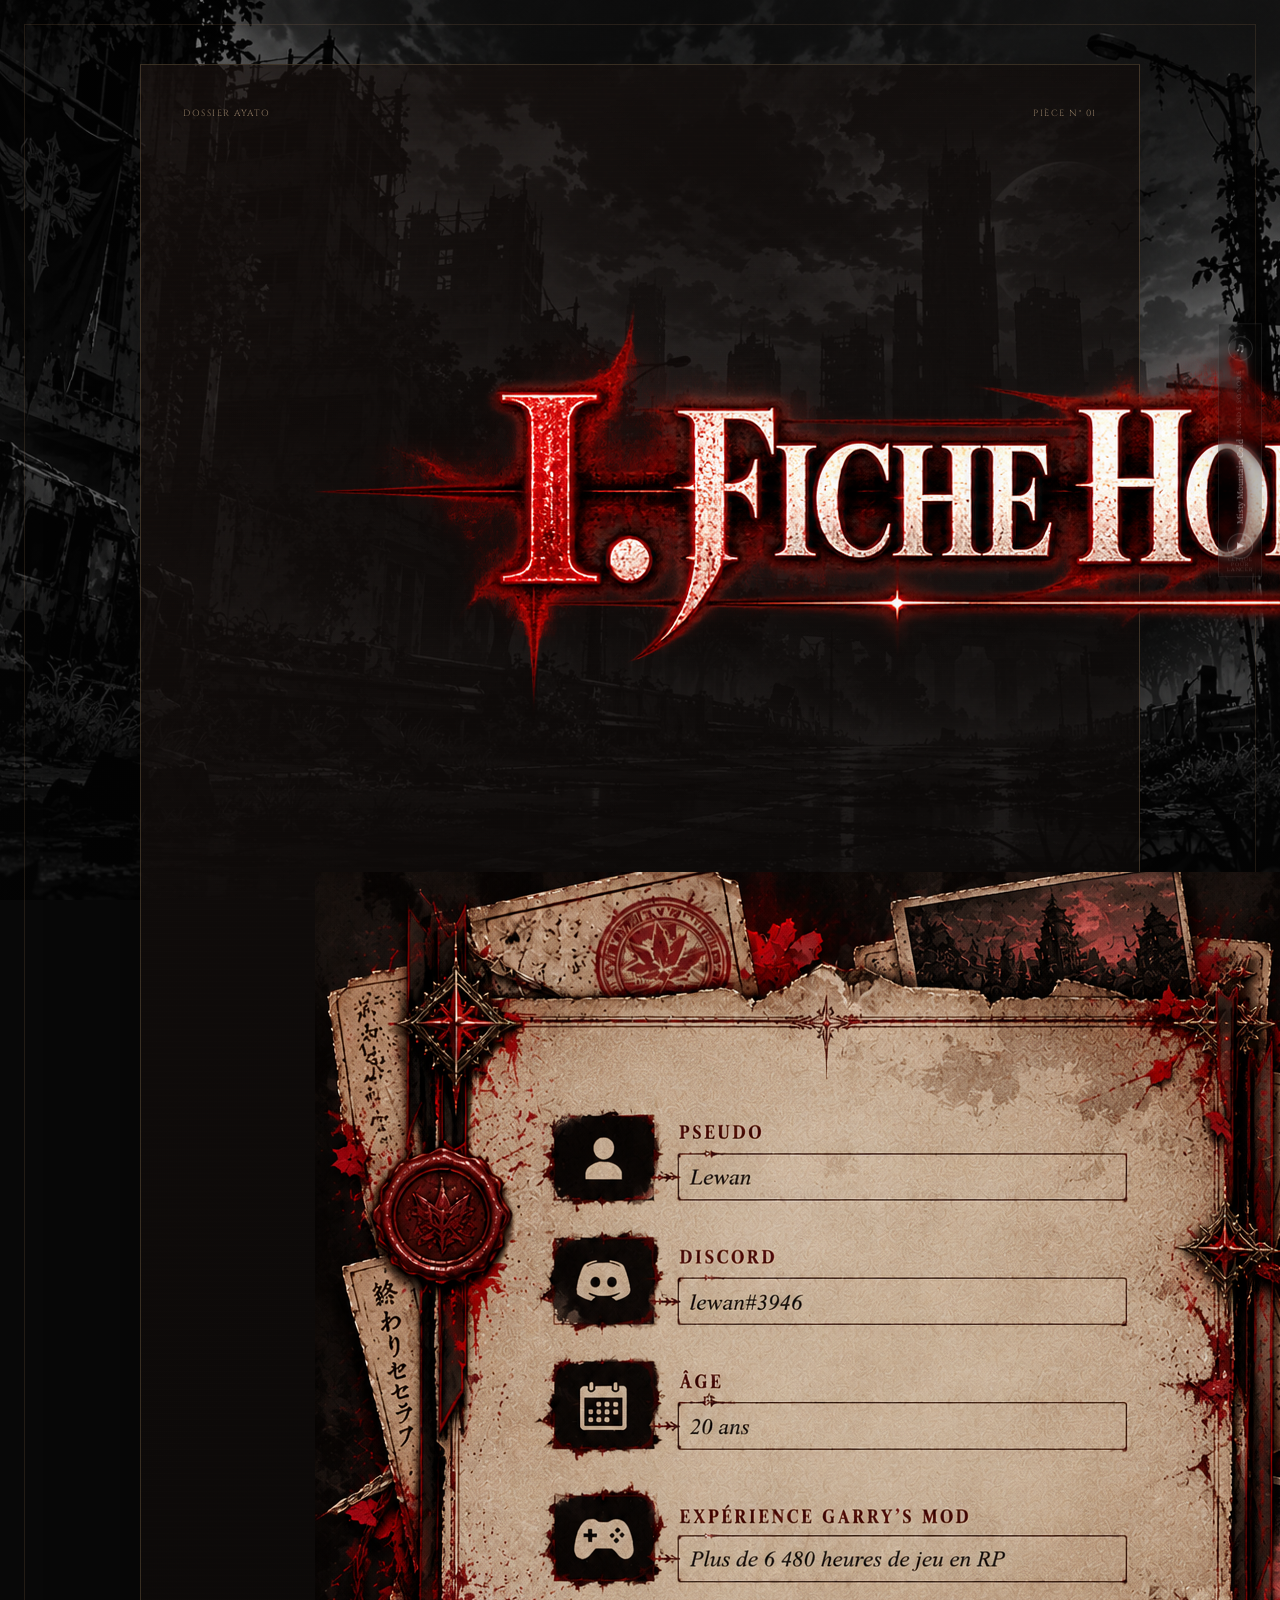
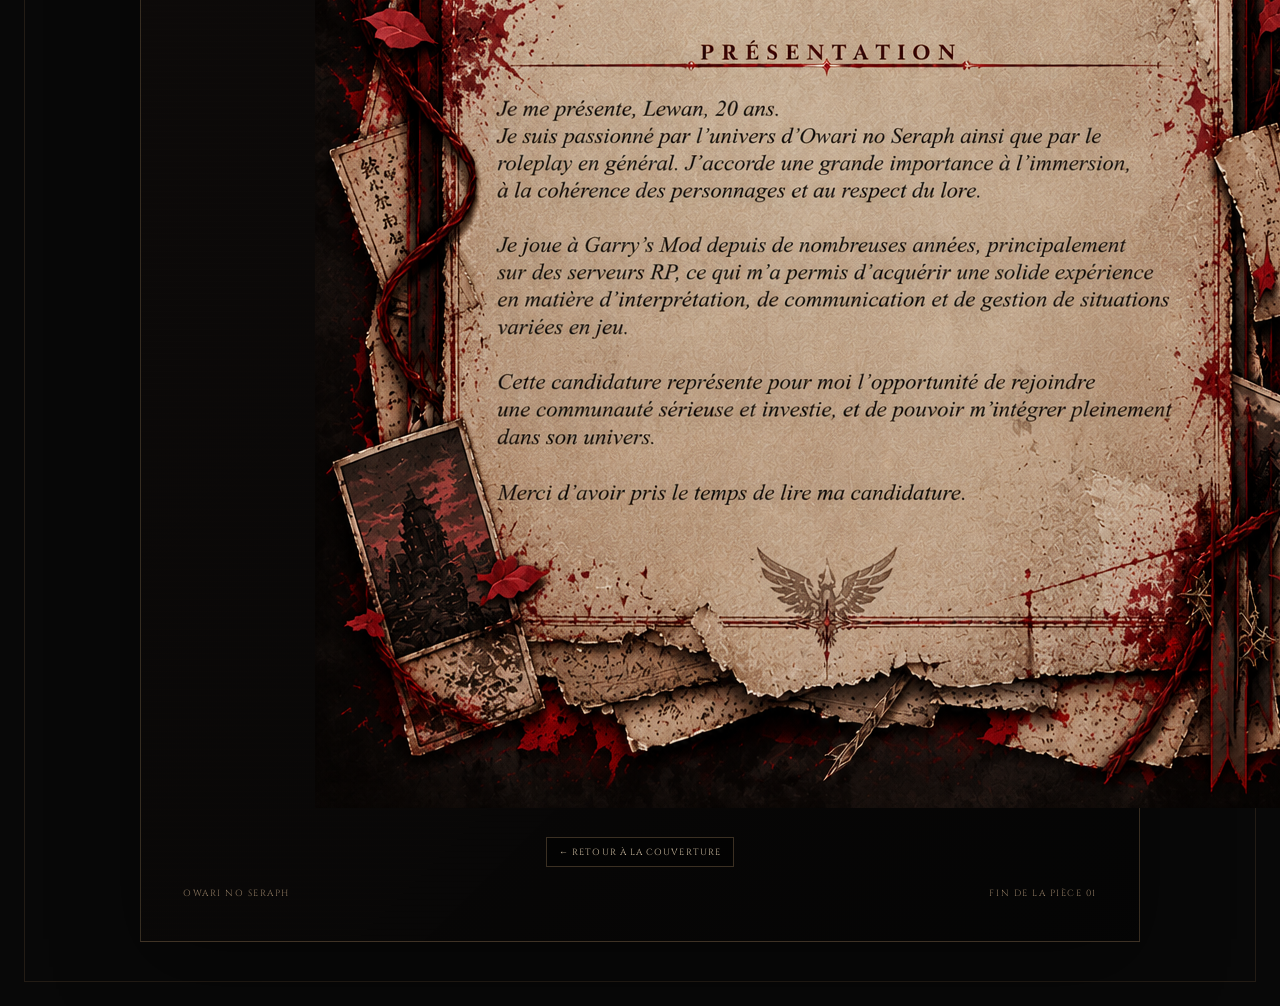
==== commit 40627101: "Place the new HRP title and vertical archive document artwork" ====
--- a/page1.html
+++ b/page1.html
@@ -9,7 +9,7 @@
   <link rel="preconnect" href="https://fonts.googleapis.com">
   <link rel="preconnect" href="https://fonts.gstatic.com" crossorigin>
   <link href="https://fonts.googleapis.com/css2?family=Cinzel:wght@400;500;600;700&family=Crimson+Pro:wght@300;400;500;600&display=swap" rel="stylesheet">
-  <link rel="stylesheet" href="style.css?v=ayato-hrp-filled-28">
+  <link rel="stylesheet" href="style.css?v=ayato-hrp-artwork-29">
 </head>
 <body class="archive-document-body">
   <div class="background-image" aria-hidden="true"></div>
@@ -25,21 +25,9 @@
     <div class="archive-page-frame">
       <div class="archive-page-top"><span>DOSSIER AYATO</span><span>PIÈCE N° 01</span></div>
       
-      <div class="archive-page-content">
-        <p class="archive-page-kicker">ARCHIVES CONFIDENTIELLES · SECTION I</p>
-        <h1 class="hrp-heading">Ⅰ. FICHE HORS ROLEPLAY <span>(HRP)</span></h1>
-        <p class="hrp-intro">Identification du candidat · Informations transmises au dossier de candidature</p>
-        <section class="hrp-record" aria-label="Informations hors roleplay">
-          <div class="hrp-record-heading"><span>INFORMATIONS DU CANDIDAT</span><span>FICHE N° 01-A</span></div>
-          <dl class="hrp-fields">
-            <div><dt>Identifiant / Pseudo</dt><dd>Lewan</dd></div>
-            <div><dt>Discord</dt><dd>lewan#3946</dd></div>
-            <div><dt>Âge</dt><dd>20 ans</dd></div>
-            <div><dt>Expérience Garry’s Mod</dt><dd>Plus de 6 480 heures de jeu en RP</dd></div>
-          </dl>
-          <p class="hrp-confidential">Document réservé à l’équipe de modération dans le cadre de l’étude de candidature.</p>
-        </section>
-        <span class="archive-page-seal">DOSSIER REÇU</span>
+      <div class="archive-page-content hrp-artwork-content">
+        <img class="hrp-title-art" src="asset/%E2%85%A0.%20Fiche%20HRP%20gothique%20ensanglant%C3%A9e.png" alt="Fiche hors roleplay (HRP)">
+        <img class="hrp-paper-art" src="asset/Dossier%20gothique%20de%20candidature%20RP.png" alt="Document d’archive de la candidature HRP de Lewan">
       </div>
       <a class="return-cover" href="index.html">← RETOUR À LA COUVERTURE</a>
       <div class="archive-page-bottom"><span>OWARI NO SERAPH</span><span>FIN DE LA PIÈCE 01</span></div>
--- a/style.css
+++ b/style.css
@@ -450,3 +450,30 @@
  .page-transition{transition:none!important}
  body.page-fade-in .page-transition{animation:ayatoFadeIn .01ms linear forwards!important}
 }
+
+
+/* Fiche HRP : présentation textuelle à la place du grand visuel décoratif */
+.archive-page-content .hrp-heading{
+  margin:18px auto 12px;color:#e7d7bc;font-family:"Cinzel",serif;
+  font-size:clamp(25px,3.2vw,42px);font-weight:500;letter-spacing:.045em;
+  line-height:1.25;text-transform:uppercase;
+}
+.archive-page-content .hrp-heading span{display:block;margin-top:5px;color:#a93a32;font-size:.56em;letter-spacing:.28em}
+.archive-page-content .hrp-intro{max-width:620px;margin:0 auto 28px;color:#bdb0a0;font-size:1.05rem}
+.hrp-record{
+  width:min(680px,100%);margin:0 auto 22px;padding:22px 26px;
+  border:1px solid rgba(183,145,105,.35);background:rgba(7,7,7,.48);
+  text-align:left;box-sizing:border-box;
+}
+.hrp-record-heading{display:flex;justify-content:space-between;gap:14px;padding-bottom:12px;border-bottom:1px solid rgba(183,145,105,.28);color:#b54b40;font-family:"Cinzel",serif;font-size:.68rem;letter-spacing:.16em}
+.hrp-fields{margin:0}
+.hrp-fields>div{display:grid;grid-template-columns:minmax(150px,.8fr) 1.2fr;gap:18px;padding:15px 0;border-bottom:1px solid rgba(210,195,170,.12)}
+.hrp-fields>div:last-child{border-bottom:0}
+.hrp-fields dt{color:#a99a86;font-family:"Cinzel",serif;font-size:.82rem;letter-spacing:.04em}
+.hrp-fields dd{margin:0;color:#eee1cc;font-family:"Crimson Pro",serif;font-size:1.15rem}
+.hrp-confidential{margin:14px 0 0;color:#887969;font-size:.86rem;font-style:italic}
+@media(max-width:600px){
+ .hrp-record{padding:17px 15px}
+ .hrp-fields>div{grid-template-columns:1fr;gap:5px}
+ .hrp-record-heading{font-size:.58rem;letter-spacing:.08em}
+}
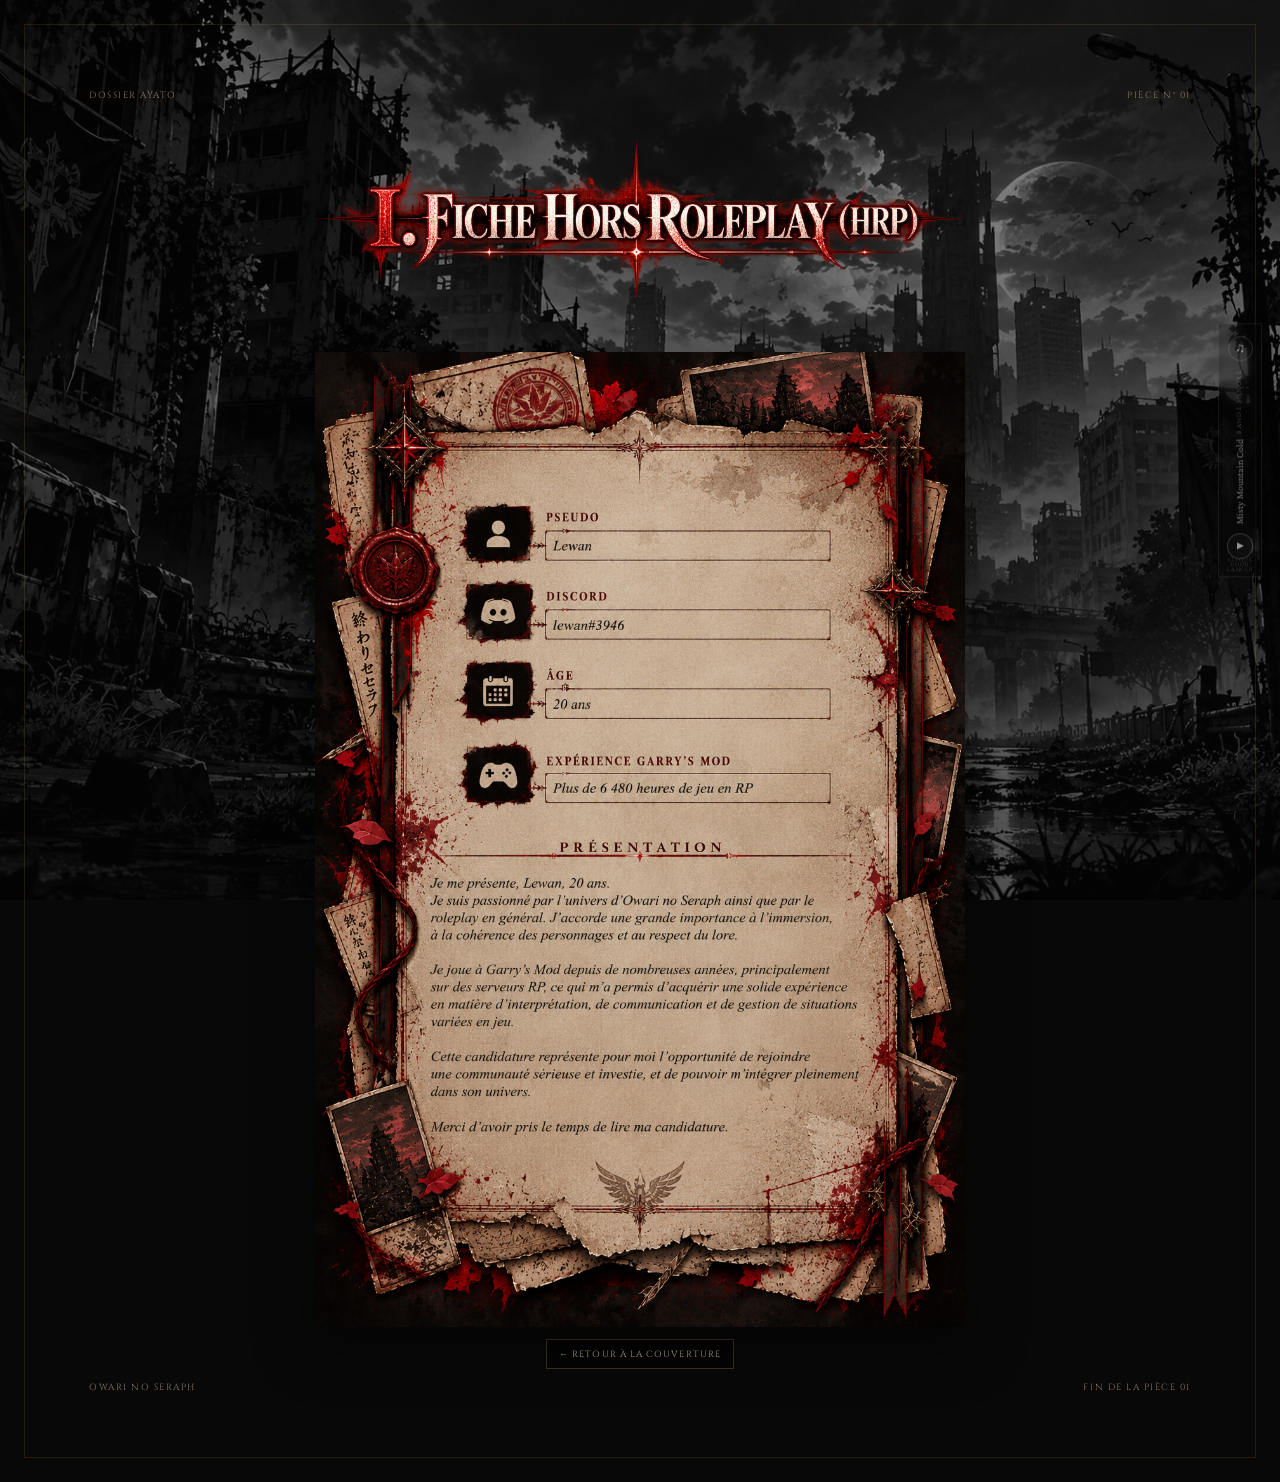
==== commit 944816d0: "Refresh HRP layout stylesheet" ====
--- a/page1.html
+++ b/page1.html
@@ -9,7 +9,7 @@
   <link rel="preconnect" href="https://fonts.googleapis.com">
   <link rel="preconnect" href="https://fonts.gstatic.com" crossorigin>
   <link href="https://fonts.googleapis.com/css2?family=Cinzel:wght@400;500;600;700&family=Crimson+Pro:wght@300;400;500;600&display=swap" rel="stylesheet">
-  <link rel="stylesheet" href="style.css?v=ayato-hrp-artwork-29">
+  <link rel="stylesheet" href="style.css?v=ayato-hrp-clean-layout-30">
 </head>
 <body class="archive-document-body">
   <div class="background-image" aria-hidden="true"></div>
--- a/style.css
+++ b/style.css
@@ -477,3 +477,43 @@
  .hrp-fields>div{grid-template-columns:1fr;gap:5px}
  .hrp-record-heading{font-size:.58rem;letter-spacing:.08em}
 }
+
+
+/* Artwork HRP fourni : titre séparé puis document vertical */
+.hrp-artwork-content{width:100%;display:flex;flex-direction:column;align-items:center;gap:18px;padding:8px 0 24px}
+.hrp-title-art{display:block;width:min(92%,850px);height:auto;object-fit:contain;margin:0 auto}
+.hrp-paper-art{display:block;width:min(100%,680px);height:auto;object-fit:contain;margin:0 auto;filter:drop-shadow(0 16px 28px rgba(0,0,0,.5))}
+.archive-page-standalone .archive-page-frame{max-width:1100px}
+@media(max-width:700px){.hrp-artwork-content{gap:12px}.hrp-title-art{width:100%}.hrp-paper-art{width:100%}}
+
+
+/* HRP : retirer le panneau sombre et donner plus de place aux visuels */
+.archive-document-body .archive-page-standalone .archive-page-frame{
+  width:min(100%,1240px)!important;
+  max-width:1240px!important;
+  min-height:0!important;
+  padding:clamp(10px,2vw,24px)!important;
+  gap:12px!important;
+  border-color:transparent!important;
+  background:transparent!important;
+  box-shadow:none!important;
+}
+.archive-document-body .hrp-artwork-content{
+  width:100%!important;
+  padding:0!important;
+  gap:22px!important;
+}
+.archive-document-body .hrp-title-art{
+  width:min(100%,1120px)!important;
+  max-width:1120px!important;
+}
+.archive-document-body .hrp-paper-art{
+  width:min(100%,900px)!important;
+  max-width:900px!important;
+}
+@media(max-width:700px){
+  .archive-document-body .archive-page-standalone .archive-page-frame{padding:8px!important}
+  .archive-document-body .hrp-title-art{width:100%!important}
+  .archive-document-body .hrp-paper-art{width:100%!important}
+  .archive-document-body .hrp-artwork-content{gap:14px!important}
+}
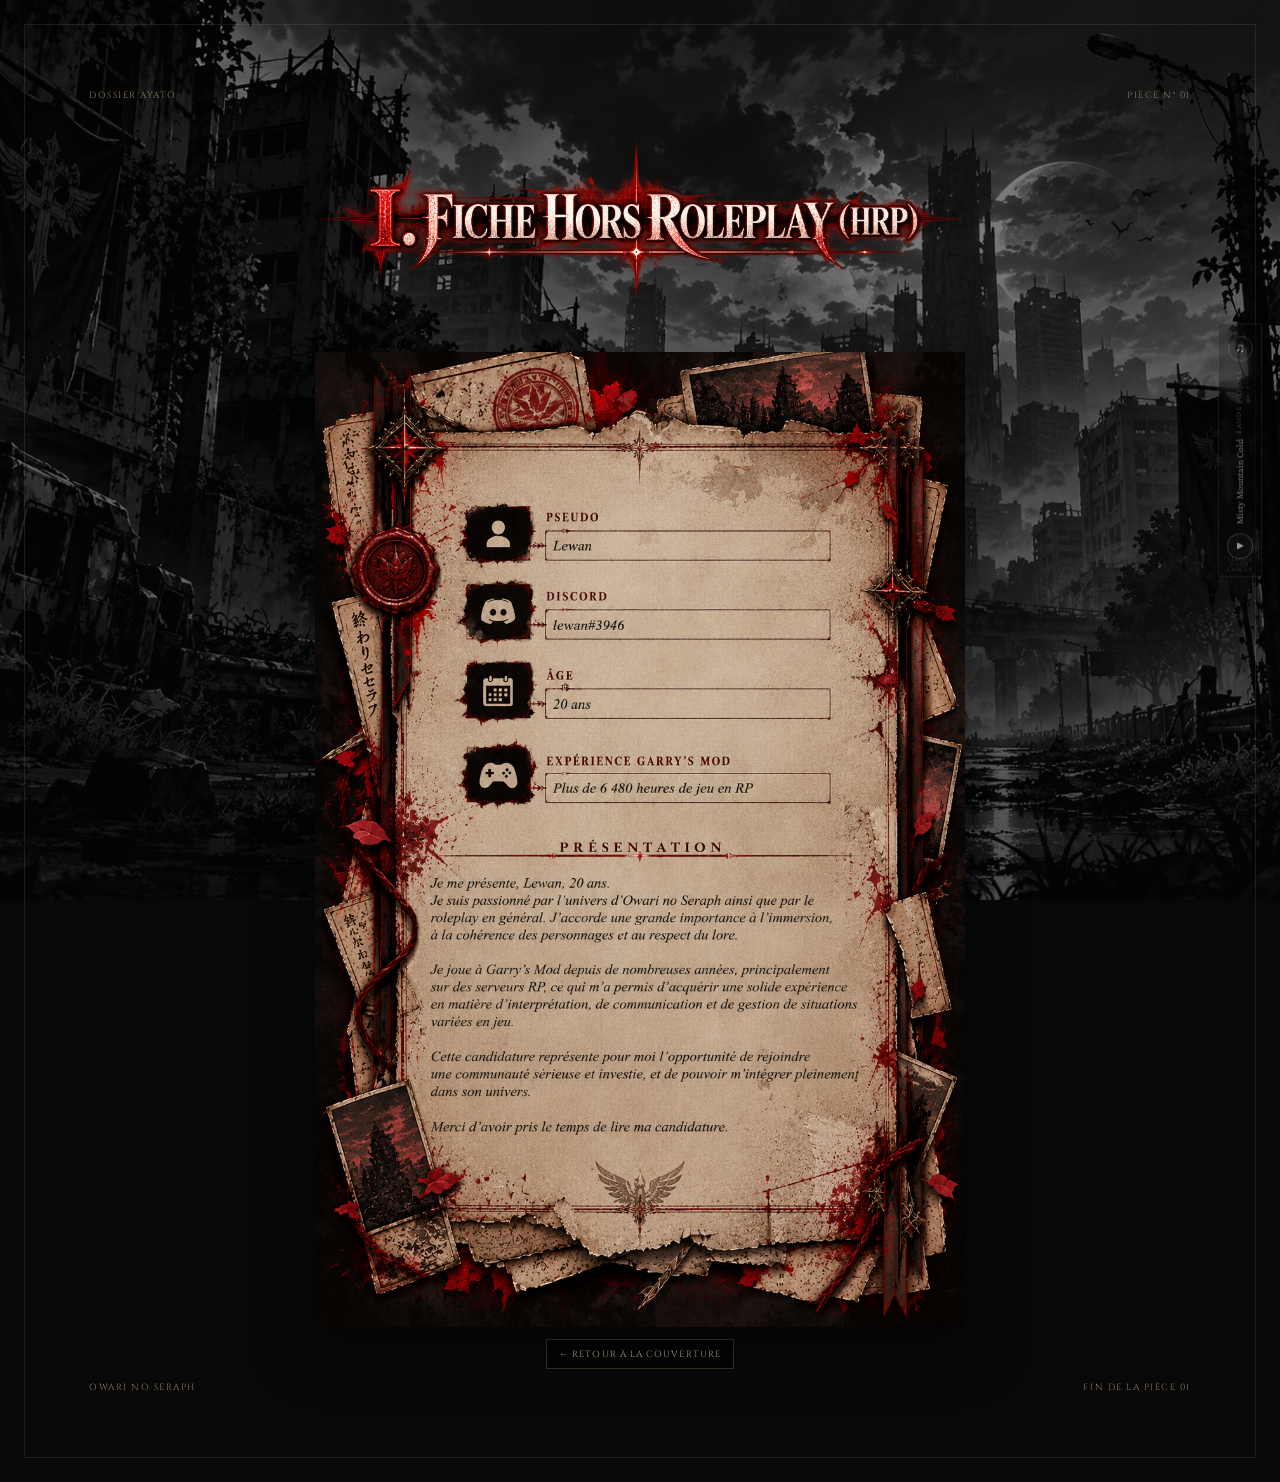
==== commit ab5f95f7: "Add matching floating archive particles to HRP page" ====
--- a/page1.html
+++ b/page1.html
@@ -9,10 +9,11 @@
   <link rel="preconnect" href="https://fonts.googleapis.com">
   <link rel="preconnect" href="https://fonts.gstatic.com" crossorigin>
   <link href="https://fonts.googleapis.com/css2?family=Cinzel:wght@400;500;600;700&family=Crimson+Pro:wght@300;400;500;600&display=swap" rel="stylesheet">
-  <link rel="stylesheet" href="style.css?v=ayato-hrp-clean-layout-30">
+  <link rel="stylesheet" href="style.css?v=ayato-particles-both-31">
 </head>
 <body class="archive-document-body">
   <div class="background-image" aria-hidden="true"></div>
+  <div class="logo-particles page-particles" aria-hidden="true"></div>
   <div class="film-grain" aria-hidden="true"></div>
   <aside class="archive-audio" aria-label="Lecteur audio des archives">
     <span class="audio-seal" aria-hidden="true">♫</span>
@@ -74,5 +75,25 @@
       sync();
     })();
   </script>
+  <script>
+    (() => {
+      const layer = document.querySelector(".logo-particles");
+      if (!layer) return;
+      const colors = ["#a31319", "#d7c8b1", "#eee5d7", "#6e0d13"];
+      for (let i = 0; i < 42; i++) {
+        const p = document.createElement("i");
+        p.style.setProperty("--x", (Math.random() * 100) + "%");
+        p.style.setProperty("--y", (Math.random() * 100) + "%");
+        p.style.setProperty("--s", (1.5 + Math.random() * 3.2) + "px");
+        p.style.setProperty("--c", colors[Math.floor(Math.random() * colors.length)]);
+        p.style.setProperty("--d", (5 + Math.random() * 8) + "s");
+        p.style.setProperty("--delay", (-Math.random() * 12) + "s");
+        p.style.setProperty("--o", (0.2 + Math.random() * 0.55).toFixed(2));
+        p.style.setProperty("--drift", (-24 + Math.random() * 48) + "px");
+        layer.appendChild(p);
+      }
+    })();
+  </script>
+
 </body>
 </html>
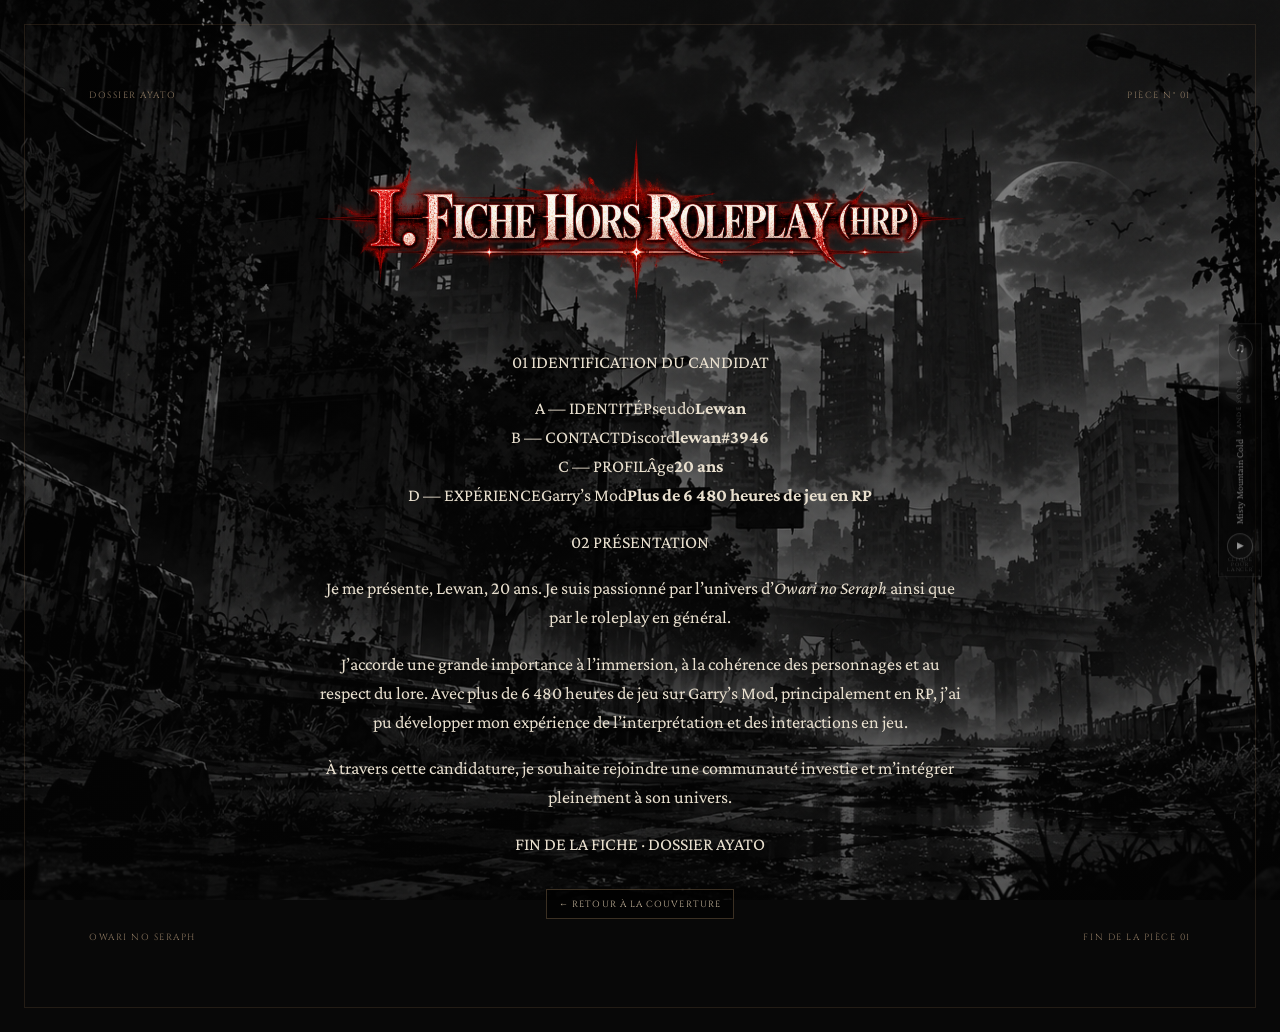
==== commit d1d6ab24: "Replace HRP document image with styled editable candidate information" ====
--- a/page1.html
+++ b/page1.html
@@ -9,7 +9,7 @@
   <link rel="preconnect" href="https://fonts.googleapis.com">
   <link rel="preconnect" href="https://fonts.gstatic.com" crossorigin>
   <link href="https://fonts.googleapis.com/css2?family=Cinzel:wght@400;500;600;700&family=Crimson+Pro:wght@300;400;500;600&display=swap" rel="stylesheet">
-  <link rel="stylesheet" href="style.css?v=ayato-particles-both-31">
+  <link rel="stylesheet" href="style.css?v=ayato-hrp-live-text-32">
 </head>
 <body class="archive-document-body">
   <div class="background-image" aria-hidden="true"></div>
@@ -26,9 +26,24 @@
     <div class="archive-page-frame">
       <div class="archive-page-top"><span>DOSSIER AYATO</span><span>PIÈCE N° 01</span></div>
       
-      <div class="archive-page-content hrp-artwork-content">
-        <img class="hrp-title-art" src="asset/%E2%85%A0.%20Fiche%20HRP%20gothique%20ensanglant%C3%A9e.png" alt="Fiche hors roleplay (HRP)">
-        <img class="hrp-paper-art" src="asset/Dossier%20gothique%20de%20candidature%20RP.png" alt="Document d’archive de la candidature HRP de Lewan">
+      <div class="archive-page-content hrp-live-content">
+        <img class="hrp-title-art" src="asset/%E2%85%A0.%20Fiche%20HRP%20gothique%20ensanglant%C3%A9e.png" alt="Ⅰ. Fiche hors roleplay (HRP)">
+        <section class="hrp-profile-panel" aria-label="Informations du candidat">
+          <p class="hrp-section-label"><span>01</span> IDENTIFICATION DU CANDIDAT</p>
+          <div class="hrp-profile-grid">
+            <article class="hrp-field"><span class="hrp-field-index">A — IDENTITÉ</span><span class="hrp-field-name">Pseudo</span><strong>Lewan</strong></article>
+            <article class="hrp-field"><span class="hrp-field-index">B — CONTACT</span><span class="hrp-field-name">Discord</span><strong>lewan#3946</strong></article>
+            <article class="hrp-field"><span class="hrp-field-index">C — PROFIL</span><span class="hrp-field-name">Âge</span><strong>20 ans</strong></article>
+            <article class="hrp-field"><span class="hrp-field-index">D — EXPÉRIENCE</span><span class="hrp-field-name">Garry’s Mod</span><strong>Plus de 6 480 heures de jeu en RP</strong></article>
+          </div>
+        </section>
+        <section class="hrp-presentation-panel" aria-label="Présentation du candidat">
+          <p class="hrp-section-label"><span>02</span> PRÉSENTATION</p>
+          <p>Je me présente, Lewan, 20 ans. Je suis passionné par l’univers d’<em>Owari no Seraph</em> ainsi que par le roleplay en général.</p>
+          <p>J’accorde une grande importance à l’immersion, à la cohérence des personnages et au respect du lore. Avec plus de 6 480 heures de jeu sur Garry’s Mod, principalement en RP, j’ai pu développer mon expérience de l’interprétation et des interactions en jeu.</p>
+          <p>À travers cette candidature, je souhaite rejoindre une communauté investie et m’intégrer pleinement à son univers.</p>
+          <p class="hrp-signature">FIN DE LA FICHE · DOSSIER AYATO</p>
+        </section>
       </div>
       <a class="return-cover" href="index.html">← RETOUR À LA COUVERTURE</a>
       <div class="archive-page-bottom"><span>OWARI NO SERAPH</span><span>FIN DE LA PIÈCE 01</span></div>
--- a/style.css
+++ b/style.css
@@ -517,3 +517,10 @@
   .archive-document-body .hrp-paper-art{width:100%!important}
   .archive-document-body .hrp-artwork-content{gap:14px!important}
 }
+
+
+/* Fine poussière rouge et cendres sur les deux pages */
+.logo-particles i{position:absolute;left:var(--x);top:var(--y);width:var(--s);height:var(--s);border-radius:50%;background:var(--c);opacity:0;box-shadow:0 0 7px var(--c),0 0 15px var(--c),0 0 24px rgba(170,20,20,.28);animation:ayato-dust-float var(--d) ease-in-out var(--delay) infinite}
+.page-particles{position:fixed;inset:0;z-index:2;pointer-events:none;overflow:hidden}
+.archive-document-body .archive-page-standalone{position:relative;z-index:3}
+@media(prefers-reduced-motion:reduce){.logo-particles i{animation:none!important;display:none!important}}
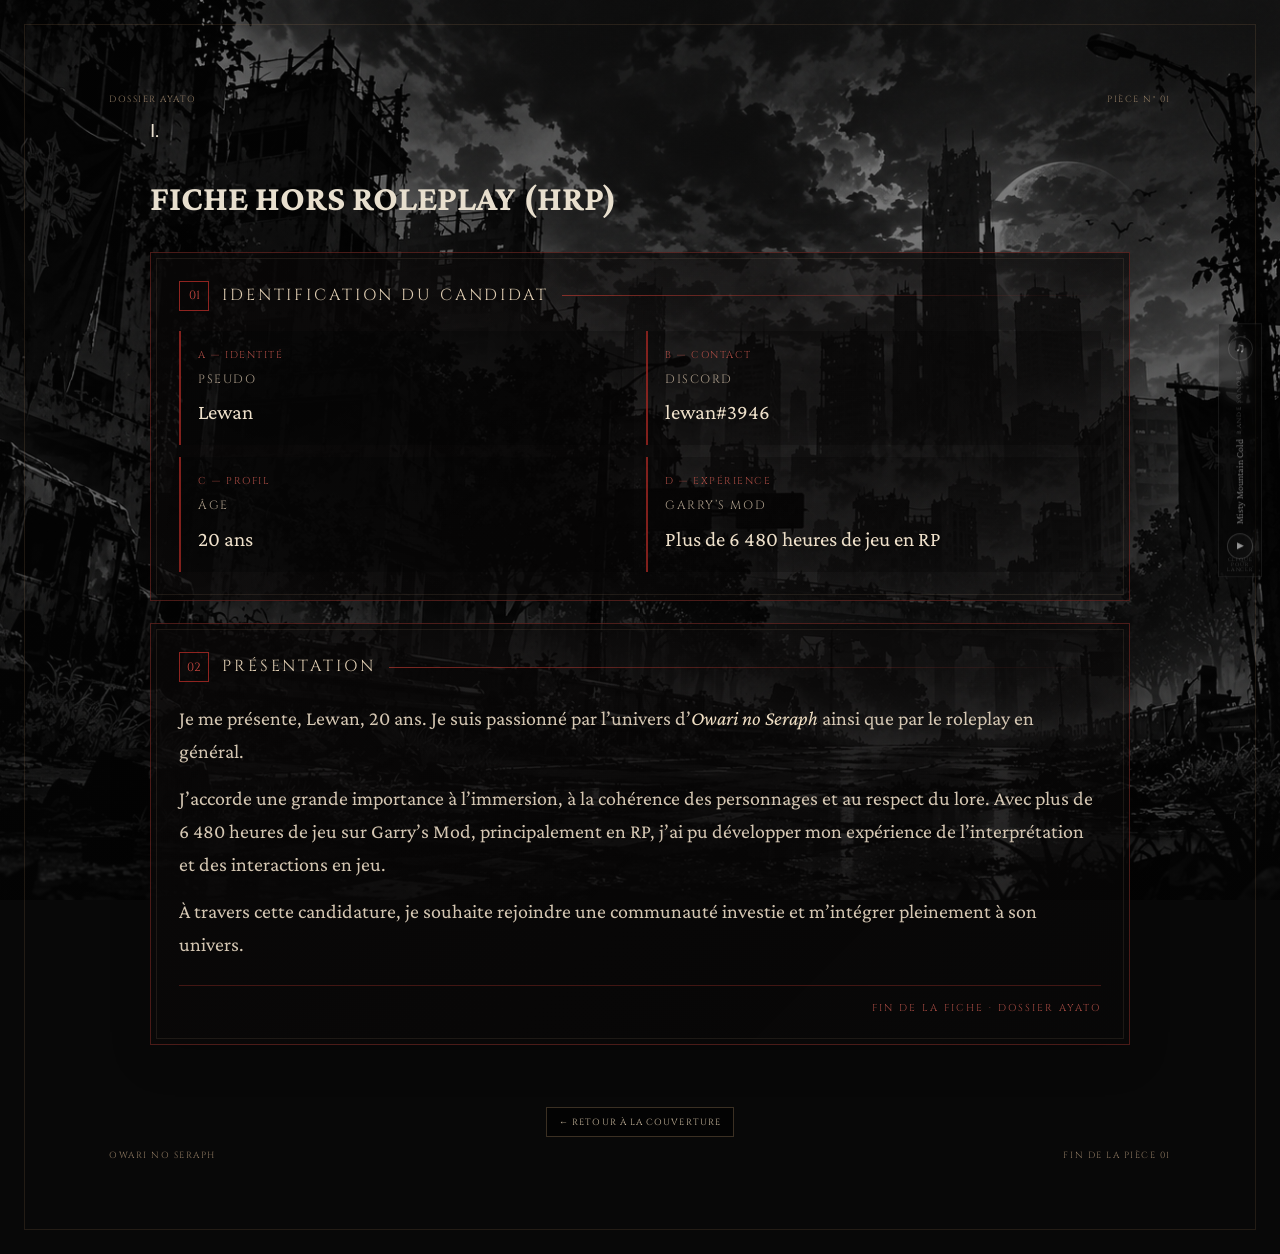
==== commit 4755cb67: "Replace HRP title image with styled HTML heading" ====
--- a/page1.html
+++ b/page1.html
@@ -9,7 +9,7 @@
   <link rel="preconnect" href="https://fonts.googleapis.com">
   <link rel="preconnect" href="https://fonts.gstatic.com" crossorigin>
   <link href="https://fonts.googleapis.com/css2?family=Cinzel:wght@400;500;600;700&family=Crimson+Pro:wght@300;400;500;600&display=swap" rel="stylesheet">
-  <link rel="stylesheet" href="style.css?v=ayato-hrp-live-text-32">
+  <link rel="stylesheet" href="style.css?v=ayato-text-heading-33">
 </head>
 <body class="archive-document-body">
   <div class="background-image" aria-hidden="true"></div>
@@ -27,7 +27,7 @@
       <div class="archive-page-top"><span>DOSSIER AYATO</span><span>PIÈCE N° 01</span></div>
       
       <div class="archive-page-content hrp-live-content">
-        <img class="hrp-title-art" src="asset/%E2%85%A0.%20Fiche%20HRP%20gothique%20ensanglant%C3%A9e.png" alt="Ⅰ. Fiche hors roleplay (HRP)">
+        <header class="hrp-page-heading"><span class="hrp-heading-index">Ⅰ.</span><h1>FICHE HORS ROLEPLAY <span>(HRP)</span></h1></header>
         <section class="hrp-profile-panel" aria-label="Informations du candidat">
           <p class="hrp-section-label"><span>01</span> IDENTIFICATION DU CANDIDAT</p>
           <div class="hrp-profile-grid">
--- a/style.css
+++ b/style.css
@@ -524,3 +524,35 @@
 .page-particles{position:fixed;inset:0;z-index:2;pointer-events:none;overflow:hidden}
 .archive-document-body .archive-page-standalone{position:relative;z-index:3}
 @media(prefers-reduced-motion:reduce){.logo-particles i{animation:none!important;display:none!important}}
+
+
+/* Fiche HRP en HTML : plus de document-image, une archive lisible et élégante */
+.archive-document-body .archive-page-standalone .archive-page-frame{
+  width:min(100%,1120px)!important;max-width:1120px!important;
+  min-height:0!important;padding:clamp(12px,2.5vw,28px)!important;
+  background:transparent!important;border-color:transparent!important;
+  box-shadow:none!important;
+}
+.hrp-live-content{width:min(100%,980px)!important;max-width:980px!important;margin:0 auto!important;padding:0 0 28px!important;text-align:left!important}
+.hrp-live-content .hrp-title-art{width:min(100%,1050px)!important;max-width:1050px!important;margin:0 auto 20px!important}
+.hrp-profile-panel,.hrp-presentation-panel{position:relative;margin:0 auto 22px;padding:clamp(17px,2.4vw,28px);border:1px solid rgba(166,55,48,.42);background:linear-gradient(135deg,rgba(10,8,8,.76),rgba(8,7,7,.58));box-shadow:0 12px 38px rgba(0,0,0,.2)}
+.hrp-profile-panel:before,.hrp-presentation-panel:before{content:"";position:absolute;top:5px;left:5px;right:5px;bottom:5px;border:1px solid rgba(204,174,135,.11);pointer-events:none}
+.hrp-section-label{position:relative;display:flex;align-items:center;gap:13px;margin:0 0 20px;color:#dfcdb2;font-family:"Cinzel",serif;font-size:clamp(12px,1.5vw,16px);letter-spacing:.18em}
+.hrp-section-label span{display:inline-grid;place-items:center;flex:0 0 30px;height:30px;border:1px solid rgba(177,43,38,.8);color:#d44b43;font-size:12px;letter-spacing:0}
+.hrp-section-label:after{content:"";height:1px;flex:1;background:linear-gradient(90deg,rgba(174,54,45,.7),transparent)}
+.hrp-profile-grid{display:grid;grid-template-columns:repeat(2,minmax(0,1fr));gap:12px}
+.hrp-field{display:flex;flex-direction:column;gap:7px;min-width:0;padding:16px 17px;border-left:2px solid rgba(163,40,35,.78);background:rgba(0,0,0,.24)}
+.hrp-field-index{color:#a94b43;font-family:"Cinzel",serif;font-size:10px;letter-spacing:.15em}
+.hrp-field-name{color:#a99a87;font-family:"Cinzel",serif;font-size:12px;letter-spacing:.13em;text-transform:uppercase}
+.hrp-field strong{color:#eee0ca;font-family:"Crimson Pro",serif;font-size:clamp(17px,2vw,21px);font-weight:400;overflow-wrap:anywhere}
+.hrp-presentation-panel>p:not(.hrp-section-label):not(.hrp-signature){position:relative;margin:0 0 14px;color:#d5c7b3;font-family:"Crimson Pro",serif;font-size:clamp(17px,1.65vw,20px);line-height:1.65}
+.hrp-presentation-panel em{color:#f0dfc4}
+.hrp-signature{position:relative;margin:24px 0 0;padding-top:14px;border-top:1px solid rgba(174,54,45,.35);color:#a34a42;font-family:"Cinzel",serif;font-size:10px;letter-spacing:.2em;text-align:right}
+@media(max-width:620px){
+ .archive-document-body .archive-page-standalone .archive-page-frame{padding:8px!important}
+ .hrp-live-content .hrp-title-art{margin-bottom:12px!important}
+ .hrp-profile-grid{grid-template-columns:1fr}
+ .hrp-profile-panel,.hrp-presentation-panel{padding:15px;margin-bottom:14px}
+ .hrp-section-label{letter-spacing:.1em}
+ .hrp-field{padding:13px}
+}
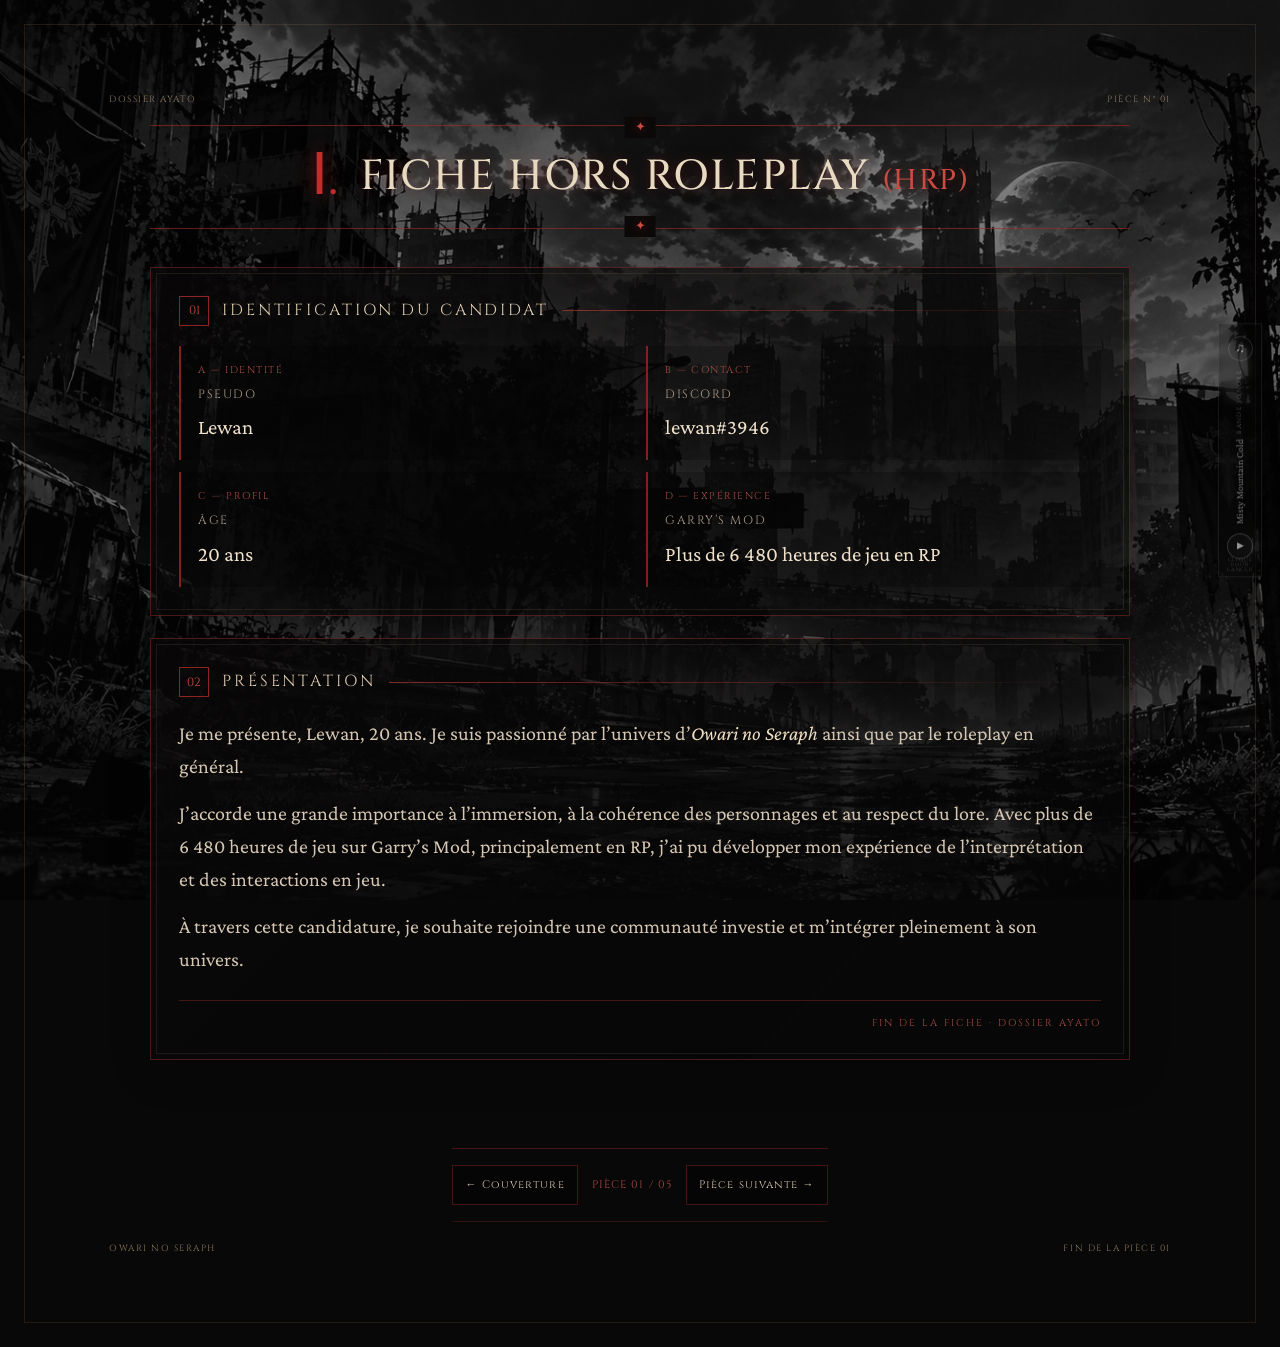
==== commit f069df98: "Add navigation from HRP page to the remaining candidature sections" ====
--- a/page1.html
+++ b/page1.html
@@ -9,7 +9,7 @@
   <link rel="preconnect" href="https://fonts.googleapis.com">
   <link rel="preconnect" href="https://fonts.gstatic.com" crossorigin>
   <link href="https://fonts.googleapis.com/css2?family=Cinzel:wght@400;500;600;700&family=Crimson+Pro:wght@300;400;500;600&display=swap" rel="stylesheet">
-  <link rel="stylesheet" href="style.css?v=ayato-text-heading-33">
+  <link rel="stylesheet" href="style.css?v=ayato-multipage-34">
 </head>
 <body class="archive-document-body">
   <div class="background-image" aria-hidden="true"></div>
@@ -45,7 +45,7 @@
           <p class="hrp-signature">FIN DE LA FICHE · DOSSIER AYATO</p>
         </section>
       </div>
-      <a class="return-cover" href="index.html">← RETOUR À LA COUVERTURE</a>
+      <nav class="archive-piece-nav" aria-label="Navigation entre les pièces"><a href="index.html">← Couverture</a><span>PIÈCE 01 / 05</span><a href="page2.html">Pièce suivante →</a></nav>
       <div class="archive-page-bottom"><span>OWARI NO SERAPH</span><span>FIN DE LA PIÈCE 01</span></div>
     </div>
   </main>
--- a/style.css
+++ b/style.css
@@ -556,3 +556,41 @@
  .hrp-section-label{letter-spacing:.1em}
  .hrp-field{padding:13px}
 }
+
+
+/* Titres des pièces : typographie HTML au lieu d'une image */
+.hrp-page-heading{
+  position:relative;display:flex;align-items:center;justify-content:center;gap:clamp(8px,1.8vw,22px);
+  width:100%;margin:8px auto clamp(22px,3vw,38px);padding:clamp(12px,2vw,22px) 0;
+  text-align:center;border-top:1px solid rgba(164,43,38,.62);border-bottom:1px solid rgba(164,43,38,.62);
+}
+.hrp-page-heading:before,.hrp-page-heading:after{
+  content:"✦";position:absolute;left:50%;transform:translateX(-50%);color:#c84a40;
+  background:#0a0909;padding:0 10px;font-size:13px;text-shadow:0 0 12px rgba(195,25,25,.75)
+}
+.hrp-page-heading:before{top:-9px}.hrp-page-heading:after{bottom:-9px}
+.hrp-page-heading .hrp-heading-index{
+  color:#c52b2b;font-family:"Cinzel",serif;font-size:clamp(30px,4.5vw,58px);
+  text-shadow:0 0 18px rgba(180,20,20,.55);line-height:1
+}
+.hrp-page-heading h1{
+  margin:0;color:#e8d9c1;font-family:"Cinzel",serif;font-size:clamp(19px,3.4vw,42px);
+  font-weight:500;letter-spacing:.035em;line-height:1.2;text-shadow:0 0 12px rgba(164,30,25,.35)
+}
+.hrp-page-heading h1 span{color:#c94b42;font-size:.68em;white-space:nowrap}
+@media(max-width:620px){
+ .hrp-page-heading{gap:8px}
+ .hrp-page-heading h1{font-size:clamp(17px,5vw,26px)}
+ .hrp-page-heading .hrp-heading-index{font-size:clamp(26px,7vw,38px)}
+}
+
+
+/* Navigation entre les pièces du dossier */
+.archive-piece-content{max-width:980px;margin-inline:auto}
+.archive-placeholder{font-size:16px!important;color:#b5a28c!important;font-style:italic;opacity:.88}
+.archive-piece-nav{display:flex;align-items:center;justify-content:space-between;gap:14px;flex-wrap:wrap;margin:26px 0 8px;padding:16px 0;border-top:1px solid rgba(164,43,38,.42);border-bottom:1px solid rgba(164,43,38,.28);font-family:"Cinzel",serif;font-size:11px;letter-spacing:.1em}
+.archive-piece-nav a{color:#d8c6ad;text-decoration:none;padding:10px 12px;border:1px solid rgba(164,43,38,.4);background:rgba(0,0,0,.28);transition:background .25s ease,border-color .25s ease,color .25s ease}
+.archive-piece-nav a:hover{color:#fff0dc;border-color:rgba(205,62,53,.8);background:rgba(115,15,18,.22)}
+.archive-piece-nav span{color:#a94b43}
+.archive-document-body .logo-particles i{opacity:0}
+@media(max-width:620px){.archive-piece-nav{justify-content:center}.archive-piece-nav span{width:100%;text-align:center;order:-1}.archive-piece-nav a{flex:1;text-align:center}}
